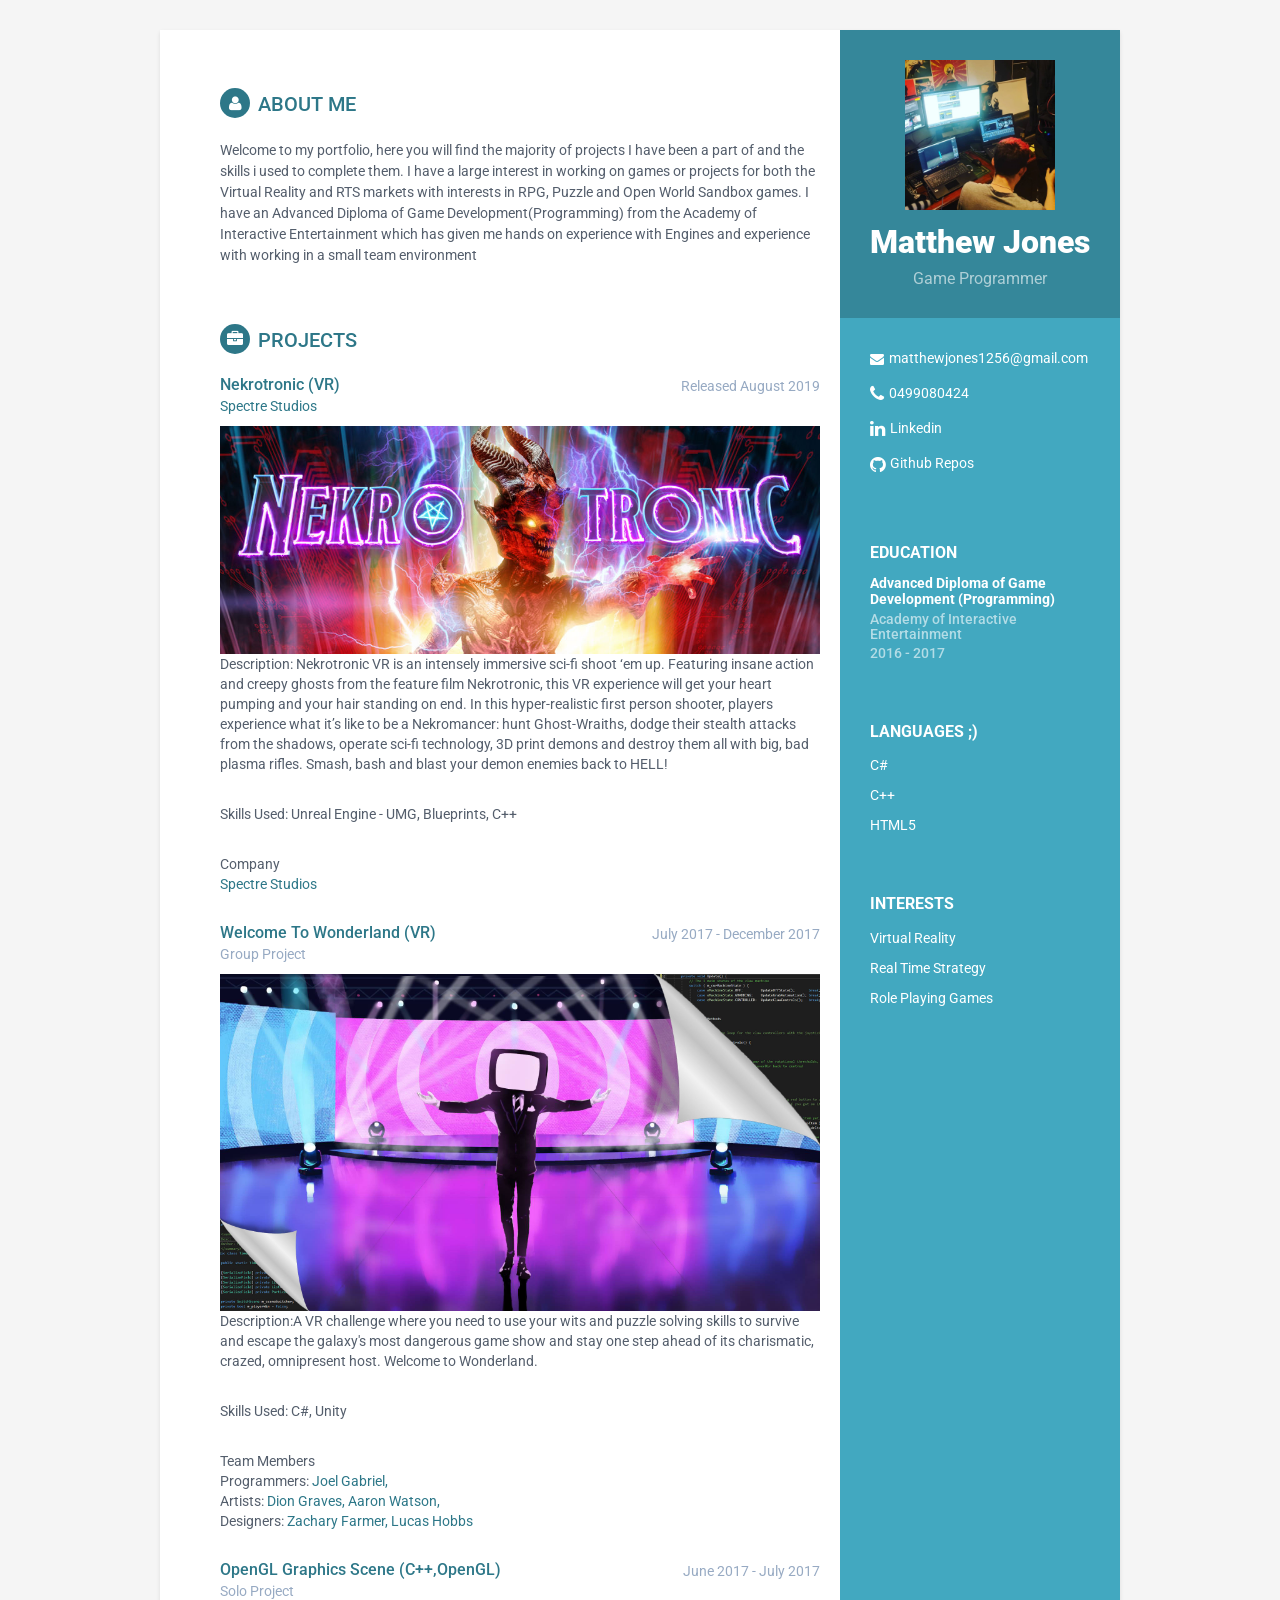
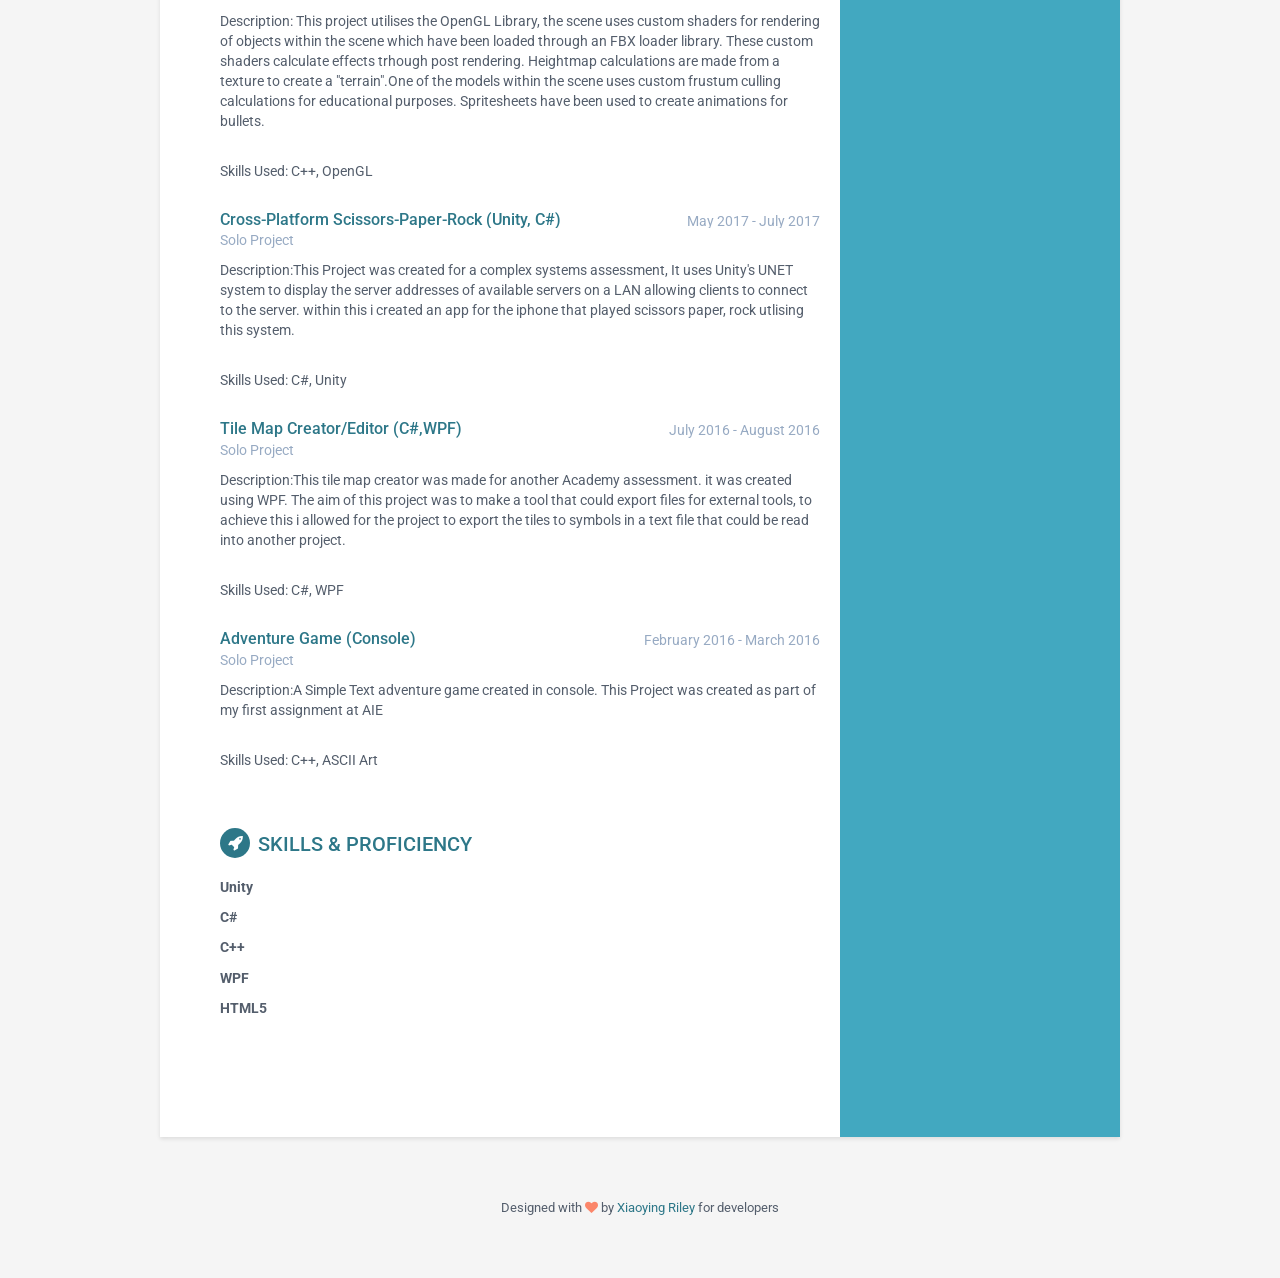
==== index.html @ 936e5abb "Updated Profile Image" ====
<!DOCTYPE html>
<!--[if IE 8]> <html lang="en" class="ie8"> <![endif]-->  
<!--[if IE 9]> <html lang="en" class="ie9"> <![endif]-->  
<!--[if !IE]><!--> <html lang="en"> <!--<![endif]-->  
<head>
    <title>Matthew Jones Portfolio</title>
    <!-- Meta -->
    <meta charset="utf-8">
    <meta http-equiv="X-UA-Compatible" content="IE=edge">
    <meta name="viewport" content="width=device-width, initial-scale=1.0">
    <meta name="description" content="Main Page">
    <meta name="author" content="Matthew Jones>    
    <link rel="shortcut icon" href="favicon.ico">  
    <link href='https://fonts.googleapis.com/css?family=Roboto:400,500,400italic,300italic,300,500italic,700,700italic,900,900italic' rel='stylesheet' type='text/css'>
    <!-- Global CSS -->
    <link rel="stylesheet" href="assets/plugins/bootstrap/css/bootstrap.min.css">   
    <!-- Plugins CSS -->
    <link rel="stylesheet" href="assets/plugins/font-awesome/css/font-awesome.css">
    
    <!-- Theme CSS -->  
    <link id="theme-style" rel="stylesheet" href="assets/css/styles.css">
    <!-- HTML5 shim and Respond.js for IE8 support of HTML5 elements and media queries -->
    <!--[if lt IE 9]>
      <script src="https://oss.maxcdn.com/html5shiv/3.7.2/html5shiv.min.js"></script>
      <script src="https://oss.maxcdn.com/respond/1.4.2/respond.min.js"></script>
    <![endif]-->
</head> 

<body>
    <div class="wrapper">
        <div class="sidebar-wrapper">
            <div class="profile-container">
                <img class="profile" src="assets/images/profile.png" alt="" width="150" height="150" />
                <h1 class="name">Matthew Jones</h1>
                <h3 class="tagline">Game Programmer</h3>
            </div><!--//profile-container-->
            
            <div class="contact-container container-block">
                <ul class="list-unstyled contact-list">
                    <li class="email"><a href="mailto: MatthewJones1256@gmail.com"><i class="fa fa-envelope"></i>matthewjones1256@gmail.com</a></li>
                    <li class="phone"><i class="fa fa-phone"></i><a href="tel:0499080424">0499080424</a></li>
                    <li class="linkedin"><i class="fa fa-linkedin"></i><a href="https://www.linkedin.com/in/matthew-jones-06061a11b/" target="_blank">Linkedin</a></li>
                    <li class="github"><i class="fa fa-github"></i><a href="https://github.com/MatthewJ97/Projects" target="_blank">Github Repos</a></li>
                </ul>
            </div><!--//contact-container-->
            <div class="education-container container-block">
                <h2 class="container-block-title">Education</h2>
                <div class="item">
                    <h4 class="degree">Advanced Diploma of Game Development (Programming)</h4>
                    <h5 class="meta">Academy of Interactive Entertainment</h5>
                    <div class="time">2016 - 2017</div>
                </div><!--//item-->
            </div><!--//education-container-->
            
            <div class="languages-container container-block">
                <h2 class="container-block-title">Languages ;) </h2>
                <ul class="list-unstyled interests-list">
                    <li>C# <span class="lang-desc"></span></li>
                    <li>C++ <span class="lang-desc"></span></li>
                    <li>HTML5 <span class="lang-desc"></span></li>
                </ul>
            </div><!--//interests-->
            
            <div class="interests-container container-block">
                <h2 class="container-block-title">Interests</h2>
                <ul class="list-unstyled interests-list">
                    <li>Virtual Reality</li>
                    <li>Real Time Strategy</li>
                    <li>Role Playing Games</li>
					
                </ul>
            </div><!--//interests-->
            
        </div><!--//sidebar-wrapper-->
        
        <div class="main-wrapper">
            
            <section class="section summary-section">
                <h2 class="section-title"><i class="fa fa-user"></i>About Me</h2>
                <div class="summary">
                    <p>Welcome to my portfolio, here you will find the majority of projects I have been a part of and the skills i used to complete them. I have a large interest in working on games or projects for both the Virtual Reality and RTS markets with interests in RPG, Puzzle and Open World Sandbox games. I have an Advanced Diploma of Game Development(Programming) from the Academy of Interactive Entertainment which has given me hands on experience with Engines and experience with working in a small team environment</p>
                </div><!--//summary-->
            </section><!--//section-->
            
            <section class="section experiences-section">
                <h2 class="section-title"><i class="fa fa-briefcase"></i>Projects</h2>              
                
                <div class="item">
                    <div class="meta">
                        <div class="upper-row">
                            <h3 class="job-title"> <a href="Nekro.html">Nekrotronic (VR) </a></h3>
                            <div class="time">Released August 2019</div>
                        </div><!--//upper-row-->
                        <div class="company"> <a href="https://www.facebook.com/specvr/">Spectre Studios</a></div>
                    </div><!--//meta-->
                    <div class="details">
						<div class="item">
						<img class="img-responsive project-image" src="assets/images/Nekrotronic-featured1.jpg" alt="project name">
							<span class="details">Description:</span> Nekrotronic VR is an intensely immersive sci-fi shoot ‘em up. Featuring insane action and creepy ghosts from the feature film Nekrotronic, this VR experience will get your heart pumping and your hair standing on end. In this hyper-realistic first person shooter, players experience what it’s like to be a Nekromancer: hunt Ghost-Wraiths, dodge their stealth attacks from the shadows, operate sci-fi technology, 3D print demons and destroy them all with big, bad plasma rifles.

                            <break>Smash, bash and blast your demon enemies back to HELL!</break>
						</div><!--//div-->
						<div class="item">
							<span class="details">Skills Used:</span> Unreal Engine - UMG, Blueprints, C++ 
						</div><!--//div-->
							<span class="item">Company</span> 
								<ul class="list-unstyled interests-list">
									<li><span class="details"> </span><a href="https://www.facebook.com/specvr/">Spectre Studios </a></li>
								</ul>
					</div>
				</div>

                <div class="item">
                    <div class="meta">
                        <div class="upper-row">
                            <h3 class="job-title"> <a href="W2W.html">Welcome To Wonderland (VR) </a></h3>
                            <div class="time">July 2017 - December 2017</div>
                        </div><!--//upper-row-->
                        <div class="company"> Group Project</div>
                    </div><!--//meta-->
                    <div class="details">
						<div class="item">
						<img class="img-responsive project-image" src="assets/images/project-featured2.jpg" alt="project name">
							<span class="details">Description:</span>A VR challenge where you need to use your wits and puzzle solving skills to survive and escape the galaxy&#39;s
							most dangerous game show and stay one step ahead of its charismatic, crazed, omnipresent host. Welcome to Wonderland.
						</div><!--//div-->
						<div class="item">
							<span class="details">Skills Used:</span> C#, Unity
						</div><!--//div-->
							<span class="item">Team Members</span> 
								<ul class="list-unstyled interests-list">
									<li><span class="details">Programmers: </span><a href="https://joelybahh.github.io/">Joel Gabriel, </a></li>
									<li><span class="details">Artists: </span><a href="https://www.facebook.com/WelcomeToWonderlandVR/">Dion Graves, </a><a href="https://www.facebook.com/WelcomeToWonderlandVR/">Aaron Watson, </a></li>
									<li><span class="details">Designers: </span><a href="https://zachfa97.wixsite.com/zacharyfeportfolio">Zachary Farmer, </a><a href="https://www.facebook.com/WelcomeToWonderlandVR/">Lucas Hobbs </a></li>
								</ul>
					</div>
				</div>			

				<div class="item">
                    <div class="meta">
                        <div class="upper-row">
                            <h3 class="job-title"> <a href="Opengl.html">OpenGL Graphics Scene (C++,OpenGL) </a></h3>
                            <div class="time">June 2017 - July 2017 </div>
                        </div><!--//upper-row-->
                        <div class="company"> Solo Project</div>
                    </div><!--//meta-->
                    <div class="details">
						<div class="item">
							<span class="details">Description:</span> This project utilises the OpenGL Library, the scene uses custom shaders for rendering of objects within the scene which have been loaded through an FBX loader library. These custom shaders calculate effects trhough post rendering. Heightmap calculations are made from a texture to create a "terrain".One of the models within the scene uses custom frustum culling calculations for educational purposes. Spritesheets have been used to create animations for bullets. 
						</div><!--//div-->
						<div class="item">
							<span class="details">Skills Used:</span> C++, OpenGL 
						</div><!--//div-->
							
					</div>
				</div>	
				<div class="item">
                    <div class="meta">
                        <div class="upper-row">
                            <h3 class="job-title"> <a href="Crossplatform.html">Cross-Platform Scissors-Paper-Rock (Unity, C#) </a></h3>
                            <div class="time">May 2017 - July 2017 </div>
                        </div><!--//upper-row-->
                        <div class="company"> Solo Project</div>
                    </div><!--//meta-->
                    <div class="details">
						<div class="item">
							<span class="details">Description:</span>This Project was created for a complex systems assessment, It uses Unity's UNET system to display the server addresses of available servers on a LAN allowing clients to connect to the server. within this i created an app for the iphone that played scissors paper, rock utlising this system. 
						</div><!--//div-->
						<div class="item">
							<span class="details">Skills Used:</span> C#, Unity
						</div><!--//div-->
							
					</div>
				</div>	
				<div class="item">
                    <div class="meta">
                        <div class="upper-row">
                            <h3 class="job-title"> <a href="TileMap.html">Tile Map Creator/Editor (C#,WPF) </a></h3>
                            <div class="time">July 2016 - August 2016 </div>
                        </div><!--//upper-row-->
                        <div class="company"> Solo Project</div>
                    </div><!--//meta-->
                    <div class="details">
						<div class="item">
							<span class="details">Description:</span>This tile map creator was made for another Academy assessment. it was created using WPF.  The aim of this project was to make a tool that could export files for external tools, to achieve this i allowed for the project to export the tiles to symbols in a text file that could be read into another project.
						</div><!--//div-->
						<div class="item">
							<span class="details">Skills Used:</span> C#, WPF
						</div><!--//div-->
							
					</div>
				</div>
				<div class="item"><!--!//AdventureGame-->
                    <div class="meta">
                        <div class="upper-row">
                            <h3 class="job-title"> <a href="AdventureGame.html">Adventure Game (Console) </a></h3>
                            <div class="time">February 2016 - March 2016 </div>
                        </div><!--//upper-row-->
                        <div class="company"> Solo Project</div>
                    </div><!--//meta-->
                    <div class="details">
						<div class="item">
							<span class="details">Description:</span>A Simple Text adventure game created in console. This Project was created as part of my first assignment at AIE
						</div><!--//div-->
						<div class="item">
							<span class="details">Skills Used:</span> C++, ASCII Art
						</div><!--//div-->
							
					</div>
				</div>
				
            </section><!--//section-->
            
            
            <section class="skills-section section">
                <h2 class="section-title"><i class="fa fa-rocket"></i>Skills &amp; Proficiency</h2>
                <div class="skillset">    
				
                    <div class="item">
                        <h3 class="level-title">Unity</h3>
                                                        
                    </div><!--//item-->
				
                    <div class="item">
                        <h3 class="level-title">C#</h3>
                               
                    </div><!--//item-->
                    
                    <div class="item">
                        <h3 class="level-title">C++</h3>
                               
                    </div><!--//item-->
                    
					<div class="item">
                        <h3 class="level-title">WPF</h3>
                               
                    </div><!--//item-->
					
                    <div class="item">
                        <h3 class="level-title">HTML5</h3>
                               
                    </div><!--//item-->                    
                </div>  
            </section><!--//skills-section-->
            
        </div><!--//main-body-->
    </div>
 
    <footer class="footer">
        <div class="text-center">
                <!--/* This template is released under the Creative Commons Attribution 3.0 License. Please keep the attribution link below when using for your own project. Thank you for your support. :) If you'd like to use the template without the attribution, you can check out other license options via our website: themes.3rdwavemedia.com */-->
                <small class="copyright">Designed with <i class="fa fa-heart"></i> by <a href="http://themes.3rdwavemedia.com" target="_blank">Xiaoying Riley</a> for developers</small>
        </div><!--//container-->
    </footer><!--//footer-->
 
    <!-- Javascript -->          
    <script type="text/javascript" src="assets/plugins/jquery-1.11.3.min.js"></script>
    <script type="text/javascript" src="assets/plugins/bootstrap/js/bootstrap.min.js"></script>    
    <!-- custom js -->
    <script type="text/javascript" src="assets/js/main.js"></script>            
</body>
</html>
---- assets/css/styles.css ----
/*   
 * Template Name: Orbit - Responsive Resume/CV Template for Developers
 * Version: 1.0
 * Author: Xiaoying Riley
 * Twitter: @3rdwave_themes
 * License: Creative Commons Attribution 3.0 License
 * Website: http://themes.3rdwavemedia.com/
*/
/* styles.css */
/* ======= Base ======= */
body {
  font-family: 'Roboto', sans-serif;
  color: #545E6C;
  background: #f5f5f5;
  font-size: 14px;
  padding: 30px;
  -webkit-font-smoothing: antialiased;
  -moz-osx-font-smoothing: grayscale;
}
h1,
h2,
h3,
h4,
h5,
h6 {
  font-weight: 700;
}
a {
  color: #2d7788;
  -webkit-transition: all 0.4s ease-in-out;
  -moz-transition: all 0.4s ease-in-out;
  -ms-transition: all 0.4s ease-in-out;
  -o-transition: all 0.4s ease-in-out;
}
a:hover {
  text-decoration: underline;
  color: #1a454f;
}
a:focus {
  text-decoration: none;
}
p {
  line-height: 1.5;
}
.wrapper {
  background: #42A8C0;
  max-width: 960px;
  margin: 0 auto;
  position: relative;
  -webkit-box-shadow: 0px 2px 4px rgba(0, 0, 0, 0.1);
  -moz-box-shadow: 0px 2px 4px rgba(0, 0, 0, 0.1);
  box-shadow: 0px 2px 4px rgba(0, 0, 0, 0.1);
}
.sidebar-wrapper {
  background: #42A8C0;
  position: absolute;
  right: 0;
  width: 280px;
  height: 100%;
  min-height: 800px;
  color: #fff;
}
.sidebar-wrapper a {
  color: #fff;
}
.sidebar-wrapper .profile-container {
  padding: 30px;
  background: rgba(0, 0, 0, 0.2);
  text-align: center;
  color: #fff;
}
.sidebar-wrapper .name {
  font-size: 32px;
  font-weight: 900;
  margin-top: 0;
  margin-bottom: 10px;
}
.sidebar-wrapper .tagline {
  color: rgba(255, 255, 255, 0.6);
  font-size: 16px;
  font-weight: 400;
  margin-top: 0;
  margin-bottom: 0;
}
.sidebar-wrapper .profile {
  margin-bottom: 15px;
}
.sidebar-wrapper .contact-list .fa {
  margin-right: 5px;
  font-size: 18px;
  vertical-align: middle;
}
.sidebar-wrapper .contact-list li {
  margin-bottom: 15px;
}
.sidebar-wrapper .contact-list li:last-child {
  margin-bottom: 0;
}
.sidebar-wrapper .contact-list .email .fa {
  font-size: 14px;
}
.sidebar-wrapper .container-block {
  padding: 30px;
}
.sidebar-wrapper .container-block-title {
  text-transform: uppercase;
  font-size: 16px;
  font-weight: 700;
  margin-top: 0;
  margin-bottom: 15px;
}
.sidebar-wrapper .degree {
  font-size: 14px;
  margin-top: 0;
  margin-bottom: 5px;
}
.sidebar-wrapper .education-container .item {
  margin-bottom: 15px;
}
.sidebar-wrapper .education-container .item:last-child {
  margin-bottom: 0;
}
.sidebar-wrapper .education-container .meta {
  color: rgba(255, 255, 255, 0.6);
  font-weight: 500;
  margin-bottom: 0px;
  margin-top: 0;
}
.sidebar-wrapper .education-container .time {
  color: rgba(255, 255, 255, 0.6);
  font-weight: 500;
  margin-bottom: 0px;
}
.sidebar-wrapper .languages-container .lang-desc {
  color: rgba(255, 255, 255, 0.6);
}
.sidebar-wrapper .languages-list {
  margin-bottom: 0;
}
.sidebar-wrapper .languages-list li {
  margin-bottom: 10px;
}
.sidebar-wrapper .languages-list li:last-child {
  margin-bottom: 0;
}
.sidebar-wrapper .interests-list {
  margin-bottom: 0;
}
.sidebar-wrapper .interests-list li {
  margin-bottom: 10px;
}
.sidebar-wrapper .interests-list li:last-child {
  margin-bottom: 0;
}
.main-wrapper {
  background: #fff;
  padding: 60px;
  padding-right: 300px;
}
.main-wrapper .section-title {
  text-transform: uppercase;
  font-size: 20px;
  font-weight: 500;
  color: #2d7788;
  position: relative;
  margin-top: 0;
  margin-bottom: 20px;
}
.main-wrapper .section-title .fa {
  width: 30px;
  height: 30px;
  margin-right: 8px;
  display: inline-block;
  color: #fff;
  -webkit-border-radius: 50%;
  -moz-border-radius: 50%;
  -ms-border-radius: 50%;
  -o-border-radius: 50%;
  border-radius: 50%;
  -moz-background-clip: padding;
  -webkit-background-clip: padding-box;
  background-clip: padding-box;
  background: #2d7788;
  text-align: center;
  padding-top: 8px;
  font-size: 16px;
  position: relative;
  top: -2px;
}
.main-wrapper .section {
  margin-bottom: 60px;
}
.main-wrapper .experiences-section .item {
  margin-bottom: 30px;
}
.main-wrapper .upper-row {
  position: relative;
  overflow: hidden;
  margin-bottom: 2px;
}
.main-wrapper .job-title {
  color: #3F4650;
  font-size: 16px;
  margin-top: 0;
  margin-bottom: 0;
  font-weight: 500;
}
.main-wrapper .time {
  position: absolute;
  right: 0;
  top: 0;
  color: #97AAC3;
}
.main-wrapper .company {
  margin-bottom: 10px;
  color: #97AAC3;
}
.main-wrapper .project-title {
  font-size: 16px;
  font-weight: 400;
  margin-top: 0;
  margin-bottom: 5px;
}
.main-wrapper .projects-section .intro {
  margin-bottom: 30px;
}
.main-wrapper .projects-section .item {
  margin-bottom: 15px;
}
.skillset .item {
  margin-bottom: 15px;
  overflow: hidden;
}
.skillset .level-title {
  font-size: 14px;
  margin-top: 0;
  margin-bottom: 12px;
}
.skillset .level-bar {
  height: 12px;
  background: #f5f5f5;
}
.skillset .level-bar-inner {
  height: 12px;
  background: #7bc2d3;
}
.footer {
  padding: 30px;
  padding-top: 60px;
}
.footer .copyright {
  line-height: 1.6;
  color: #545E6C;
  font-size: 13px;
}
.footer .fa-heart {
  color: #fb866a;
}
/* Extra small devices (phones, less than 768px) */
@media (max-width: 767px) {
  .sidebar-wrapper {
    position: static;
    width: inherit;
  }
  .main-wrapper {
    padding: 30px;
  }
  .main-wrapper .time {
    position: static;
    display: block;
    margin-top: 5px;
  }
  .main-wrapper .upper-row {
    margin-bottom: 0;
  }
}
/* Small devices (tablets, 768px and up) */
/* Medium devices (desktops, 992px and up) */
@media (min-width: 992px) {
  .skillset .level-title {
    display: inline-block;
    float: left;
    width: 30%;
    margin-bottom: 0;
  }
  .skillset .level-bar {
    display: inline-block;
    width: 70%;
    float: left;
    position: relative;
    top: 1px;
  }
}
/* Large devices (large desktops, 1200px and up) */
/* Ex-Large devices (large desktops, 1200px and up) */
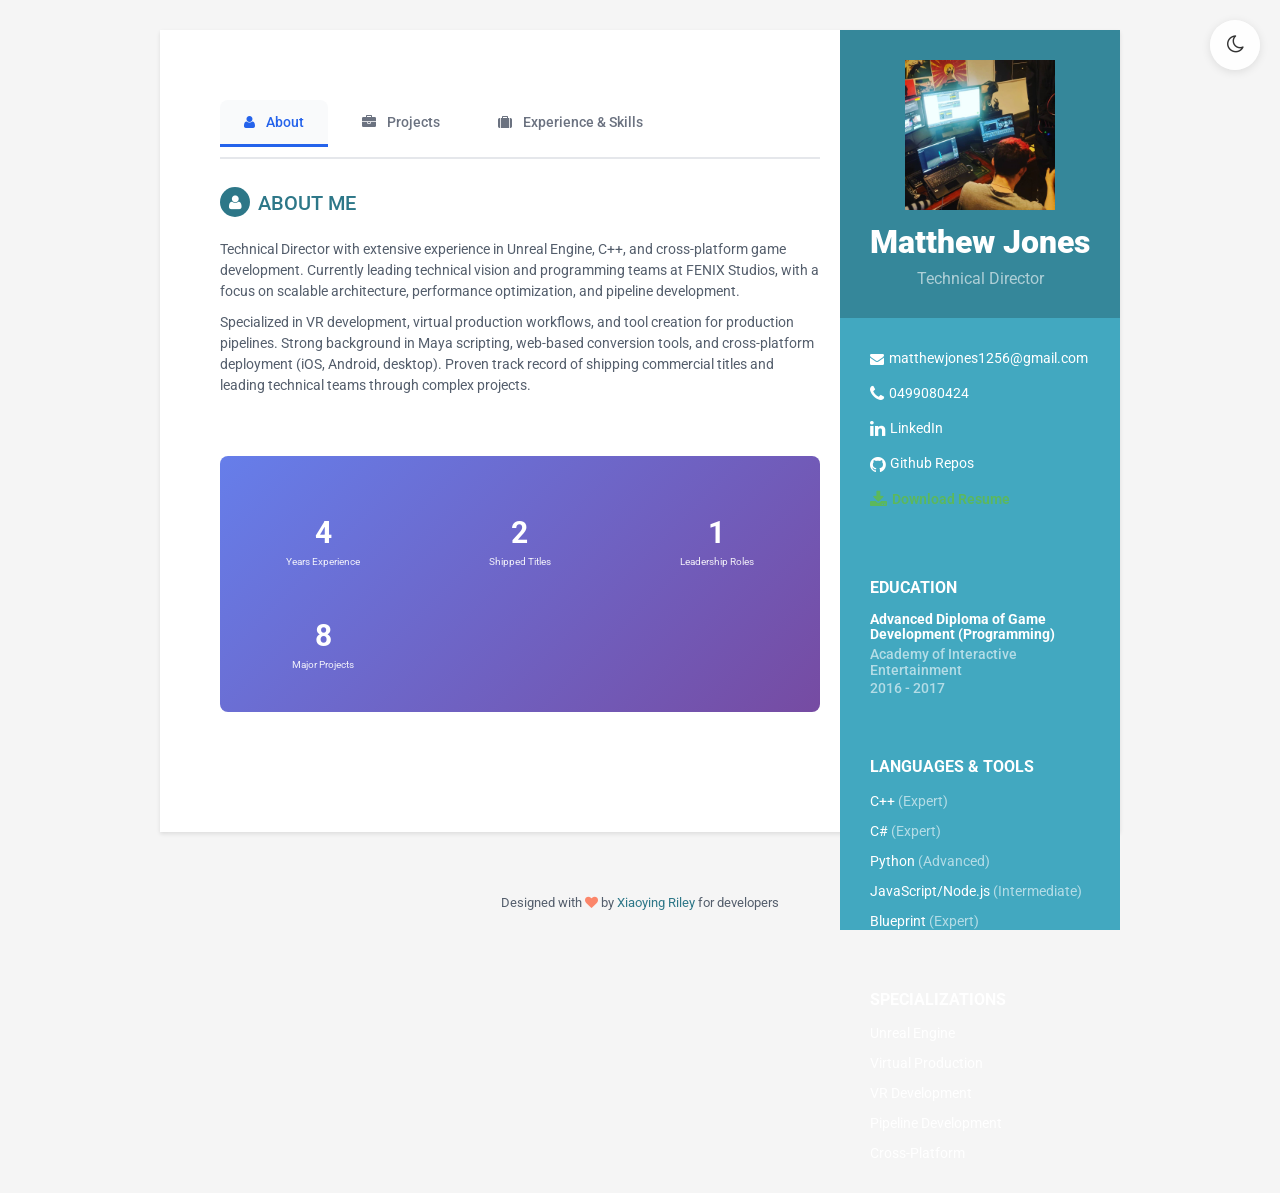
==== commit ab25aabb: "VErsion 2 init" ====
--- a/index.html
+++ b/index.html
@@ -3,15 +3,32 @@
 <!--[if IE 9]> <html lang="en" class="ie9"> <![endif]-->  
 <!--[if !IE]><!--> <html lang="en"> <!--<![endif]-->  
 <head>
-    <title>Matthew Jones Portfolio</title>
-    <!-- Meta -->
+    <title>Matthew Jones - Technical Director | Game Development Portfolio</title>
+    
+    <!-- Meta Tags -->
     <meta charset="utf-8">
     <meta http-equiv="X-UA-Compatible" content="IE=edge">
     <meta name="viewport" content="width=device-width, initial-scale=1.0">
-    <meta name="description" content="Main Page">
-    <meta name="author" content="Matthew Jones>    
+    <meta name="description" content="Technical Director specializing in Unreal Engine, C++, VR Development, and Pipeline Tools. Leading technical teams at FENIX Studios with expertise in virtual production and cross-platform development.">
+    <meta name="author" content="Matthew Jones">
+    <meta name="keywords" content="Technical Director, Unreal Engine, C++, VR Development, Game Programming, Pipeline Development, Virtual Production">
+    
+    <!-- Open Graph / Social Media -->
+    <meta property="og:type" content="website">
+    <meta property="og:title" content="Matthew Jones - Technical Director">
+    <meta property="og:description" content="Technical Director specializing in Unreal Engine, C++, VR Development, and Pipeline Tools">
+    <meta property="og:url" content="https://matthewjones1256.github.io">
+    <meta property="og:image" content="https://matthewjones1256.github.io/assets/images/og-preview.jpg">
+    
+    <!-- Twitter Card -->
+    <meta name="twitter:card" content="summary_large_image">
+    <meta name="twitter:title" content="Matthew Jones - Technical Director">
+    <meta name="twitter:description" content="Technical Director specializing in Unreal Engine, C++, VR Development, and Pipeline Tools">
+    <meta name="twitter:image" content="https://matthewjones1256.github.io/assets/images/og-preview.jpg">
+    
     <link rel="shortcut icon" href="favicon.ico">  
     <link href='https://fonts.googleapis.com/css?family=Roboto:400,500,400italic,300italic,300,500italic,700,700italic,900,900italic' rel='stylesheet' type='text/css'>
+    
     <!-- Global CSS -->
     <link rel="stylesheet" href="assets/plugins/bootstrap/css/bootstrap.min.css">   
     <!-- Plugins CSS -->
@@ -19,6 +36,11 @@
     
     <!-- Theme CSS -->  
     <link id="theme-style" rel="stylesheet" href="assets/css/styles.css">
+    <!-- Custom Enhancements CSS -->
+    <link rel="stylesheet" href="assets/css/enhancements.css">
+    <!-- Tabs CSS -->
+    <link rel="stylesheet" href="assets/css/tabs.css">
+    
     <!-- HTML5 shim and Respond.js for IE8 support of HTML5 elements and media queries -->
     <!--[if lt IE 9]>
       <script src="https://oss.maxcdn.com/html5shiv/3.7.2/html5shiv.min.js"></script>
@@ -27,22 +49,34 @@
 </head> 
 
 <body>
+    <!-- Dark Mode Toggle -->
+    <button id="theme-toggle" class="theme-toggle" aria-label="Toggle dark mode">
+        <i class="fa fa-moon-o"></i>
+    </button>
+
+    <!-- Mobile Menu Toggle -->
+    <button id="mobile-menu-toggle" class="mobile-menu-toggle" aria-label="Toggle mobile menu">
+        <i class="fa fa-bars"></i>
+    </button>
+
     <div class="wrapper">
-        <div class="sidebar-wrapper">
+        <div class="sidebar-wrapper" id="sidebar">
             <div class="profile-container">
-                <img class="profile" src="assets/images/profile.png" alt="" width="150" height="150" />
+                <img class="profile" src="assets/images/profile.png" alt="Matthew Jones" width="150" height="150" />
                 <h1 class="name">Matthew Jones</h1>
-                <h3 class="tagline">Game Programmer</h3>
+                <h3 class="tagline">Technical Director</h3>
             </div><!--//profile-container-->
             
             <div class="contact-container container-block">
                 <ul class="list-unstyled contact-list">
-                    <li class="email"><a href="mailto: MatthewJones1256@gmail.com"><i class="fa fa-envelope"></i>matthewjones1256@gmail.com</a></li>
+                    <li class="email"><a href="mailto:matthewjones1256@gmail.com"><i class="fa fa-envelope"></i>matthewjones1256@gmail.com</a></li>
                     <li class="phone"><i class="fa fa-phone"></i><a href="tel:0499080424">0499080424</a></li>
-                    <li class="linkedin"><i class="fa fa-linkedin"></i><a href="https://www.linkedin.com/in/matthew-jones-06061a11b/" target="_blank">Linkedin</a></li>
+                    <li class="linkedin"><i class="fa fa-linkedin"></i><a href="https://www.linkedin.com/in/matthewjones1256/" target="_blank">LinkedIn</a></li>
                     <li class="github"><i class="fa fa-github"></i><a href="https://github.com/MatthewJ97/Projects" target="_blank">Github Repos</a></li>
+                    <li class="resume"><a href="assets/docs/MatthewJones_Resume.pdf" download><i class="fa fa-download"></i>Download Resume</a></li>
                 </ul>
             </div><!--//contact-container-->
+            
             <div class="education-container container-block">
                 <h2 class="container-block-title">Education</h2>
                 <div class="item">
@@ -53,21 +87,24 @@
             </div><!--//education-container-->
             
             <div class="languages-container container-block">
-                <h2 class="container-block-title">Languages ;) </h2>
+                <h2 class="container-block-title">Languages & Tools</h2>
                 <ul class="list-unstyled interests-list">
-                    <li>C# <span class="lang-desc"></span></li>
-                    <li>C++ <span class="lang-desc"></span></li>
-                    <li>HTML5 <span class="lang-desc"></span></li>
+                    <li>C++ <span class="lang-desc">(Expert)</span></li>
+                    <li>C# <span class="lang-desc">(Expert)</span></li>
+                    <li>Python <span class="lang-desc">(Advanced)</span></li>
+                    <li>JavaScript/Node.js <span class="lang-desc">(Intermediate)</span></li>
+                    <li>Blueprint <span class="lang-desc">(Expert)</span></li>
                 </ul>
             </div><!--//interests-->
             
             <div class="interests-container container-block">
-                <h2 class="container-block-title">Interests</h2>
+                <h2 class="container-block-title">Specializations</h2>
                 <ul class="list-unstyled interests-list">
-                    <li>Virtual Reality</li>
-                    <li>Real Time Strategy</li>
-                    <li>Role Playing Games</li>
-					
+                    <li>Unreal Engine</li>
+                    <li>Virtual Production</li>
+                    <li>VR Development</li>
+                    <li>Pipeline Development</li>
+                    <li>Cross-Platform</li>
                 </ul>
             </div><!--//interests-->
             
@@ -75,173 +112,137 @@
         
         <div class="main-wrapper">
             
-            <section class="section summary-section">
-                <h2 class="section-title"><i class="fa fa-user"></i>About Me</h2>
-                <div class="summary">
-                    <p>Welcome to my portfolio, here you will find the majority of projects I have been a part of and the skills i used to complete them. I have a large interest in working on games or projects for both the Virtual Reality and RTS markets with interests in RPG, Puzzle and Open World Sandbox games. I have an Advanced Diploma of Game Development(Programming) from the Academy of Interactive Entertainment which has given me hands on experience with Engines and experience with working in a small team environment</p>
-                </div><!--//summary-->
-            </section><!--//section-->
-            
-            <section class="section experiences-section">
-                <h2 class="section-title"><i class="fa fa-briefcase"></i>Projects</h2>              
+            <!-- Tab Navigation -->
+            <nav class="tab-navigation">
+                <ul class="tab-list">
+                    <li class="tab-item active" data-tab="about">
+                        <i class="fa fa-user"></i> About
+                    </li>
+                    <li class="tab-item" data-tab="projects">
+                        <i class="fa fa-briefcase"></i> Projects
+                    </li>
+                    <li class="tab-item" data-tab="experience">
+                        <i class="fa fa-suitcase"></i> Experience & Skills
+                    </li>
+                </ul>
+            </nav>
+
+            <!-- About Tab -->
+            <div id="tab-about" class="tab-content active">
+                <section class="section summary-section">
+                    <h2 class="section-title"><i class="fa fa-user"></i>About Me</h2>
+                    <div class="summary">
+                        <p>Technical Director with extensive experience in Unreal Engine, C++, and cross-platform game development. Currently leading technical vision and programming teams at FENIX Studios, with a focus on scalable architecture, performance optimization, and pipeline development.</p>
+                        <p>Specialized in VR development, virtual production workflows, and tool creation for production pipelines. Strong background in Maya scripting, web-based conversion tools, and cross-platform deployment (iOS, Android, desktop). Proven track record of shipping commercial titles and leading technical teams through complex projects.</p>
+                    </div><!--//summary-->
+                </section><!--//section-->
+
+                <!-- Stats Section -->
+                <section class="section stats-section">
+                    <div class="stats-container">
+                        <div class="stat-item">
+                            <h3 class="stat-number" data-target="8">0</h3>
+                            <p class="stat-label">Years Experience</p>
+                        </div>
+                        <div class="stat-item">
+                            <h3 class="stat-number" data-target="5">0</h3>
+                            <p class="stat-label">Shipped Titles</p>
+                        </div>
+                        <div class="stat-item">
+                            <h3 class="stat-number" data-target="3">0</h3>
+                            <p class="stat-label">Leadership Roles</p>
+                        </div>
+                        <div class="stat-item">
+                            <h3 class="stat-number" data-target="15">0</h3>
+                            <p class="stat-label">Major Projects</p>
+                        </div>
+                    </div>
+                </section><!--//stats-section-->
+            </div><!--//tab-about-->
+
+            <!-- Projects Tab -->
+            <div id="tab-projects" class="tab-content">
+                <section class="section experiences-section">
+                    <h2 class="section-title"><i class="fa fa-briefcase"></i>Projects</h2>
+                    
+                    <!-- Project Filters -->
+                    <div class="project-filters">
+                        <button class="filter-btn active" data-filter="all">
+                            <i class="fa fa-th"></i> All
+                        </button>
+                        <button class="filter-btn" data-filter="game">
+                            <i class="fa fa-gamepad"></i> Games
+                        </button>
+                        <button class="filter-btn" data-filter="vr">
+                            <i class="fa fa-eye"></i> VR
+                        </button>
+                        <button class="filter-btn" data-filter="vp">
+                            <i class="fa fa-film"></i> Virtual Production
+                        </button>
+                        <button class="filter-btn" data-filter="film">
+                            <i class="fa fa-video-camera"></i> Film
+                        </button>
+                        <button class="filter-btn" data-filter="pipeline">
+                            <i class="fa fa-cogs"></i> Pipeline
+                        </button>
+                    </div>
+                    
+                    <!-- Projects will be automatically loaded from projects-tabbed.js -->
+                    <div id="projects-container"></div>
+                    
+                </section><!--//section-->
+            </div><!--//tab-projects-->
+
+            <!-- Experience & Skills Tab -->
+            <div id="tab-experience" class="tab-content">
+                <!-- Experience Section -->
+                <section class="section experience-section">
+                    <h2 class="section-title"><i class="fa fa-suitcase"></i>Work Experience</h2>
+                    
+                    <!-- Experience will be automatically loaded from experience.js -->
+                    <div id="experience-container"></div>
+                    
+                </section><!--//experience-section-->
                 
-                <div class="item">
-                    <div class="meta">
-                        <div class="upper-row">
-                            <h3 class="job-title"> <a href="Nekro.html">Nekrotronic (VR) </a></h3>
-                            <div class="time">Released August 2019</div>
-                        </div><!--//upper-row-->
-                        <div class="company"> <a href="https://www.facebook.com/specvr/">Spectre Studios</a></div>
-                    </div><!--//meta-->
-                    <div class="details">
-						<div class="item">
-						<img class="img-responsive project-image" src="assets/images/Nekrotronic-featured1.jpg" alt="project name">
-							<span class="details">Description:</span> Nekrotronic VR is an intensely immersive sci-fi shoot ‘em up. Featuring insane action and creepy ghosts from the feature film Nekrotronic, this VR experience will get your heart pumping and your hair standing on end. In this hyper-realistic first person shooter, players experience what it’s like to be a Nekromancer: hunt Ghost-Wraiths, dodge their stealth attacks from the shadows, operate sci-fi technology, 3D print demons and destroy them all with big, bad plasma rifles.
-
-                            <break>Smash, bash and blast your demon enemies back to HELL!</break>
-						</div><!--//div-->
-						<div class="item">
-							<span class="details">Skills Used:</span> Unreal Engine - UMG, Blueprints, C++ 
-						</div><!--//div-->
-							<span class="item">Company</span> 
-								<ul class="list-unstyled interests-list">
-									<li><span class="details"> </span><a href="https://www.facebook.com/specvr/">Spectre Studios </a></li>
-								</ul>
-					</div>
-				</div>
-
-                <div class="item">
-                    <div class="meta">
-                        <div class="upper-row">
-                            <h3 class="job-title"> <a href="W2W.html">Welcome To Wonderland (VR) </a></h3>
-                            <div class="time">July 2017 - December 2017</div>
-                        </div><!--//upper-row-->
-                        <div class="company"> Group Project</div>
-                    </div><!--//meta-->
-                    <div class="details">
-						<div class="item">
-						<img class="img-responsive project-image" src="assets/images/project-featured2.jpg" alt="project name">
-							<span class="details">Description:</span>A VR challenge where you need to use your wits and puzzle solving skills to survive and escape the galaxy&#39;s
-							most dangerous game show and stay one step ahead of its charismatic, crazed, omnipresent host. Welcome to Wonderland.
-						</div><!--//div-->
-						<div class="item">
-							<span class="details">Skills Used:</span> C#, Unity
-						</div><!--//div-->
-							<span class="item">Team Members</span> 
-								<ul class="list-unstyled interests-list">
-									<li><span class="details">Programmers: </span><a href="https://joelybahh.github.io/">Joel Gabriel, </a></li>
-									<li><span class="details">Artists: </span><a href="https://www.facebook.com/WelcomeToWonderlandVR/">Dion Graves, </a><a href="https://www.facebook.com/WelcomeToWonderlandVR/">Aaron Watson, </a></li>
-									<li><span class="details">Designers: </span><a href="https://zachfa97.wixsite.com/zacharyfeportfolio">Zachary Farmer, </a><a href="https://www.facebook.com/WelcomeToWonderlandVR/">Lucas Hobbs </a></li>
-								</ul>
-					</div>
-				</div>			
-
-				<div class="item">
-                    <div class="meta">
-                        <div class="upper-row">
-                            <h3 class="job-title"> <a href="Opengl.html">OpenGL Graphics Scene (C++,OpenGL) </a></h3>
-                            <div class="time">June 2017 - July 2017 </div>
-                        </div><!--//upper-row-->
-                        <div class="company"> Solo Project</div>
-                    </div><!--//meta-->
-                    <div class="details">
-						<div class="item">
-							<span class="details">Description:</span> This project utilises the OpenGL Library, the scene uses custom shaders for rendering of objects within the scene which have been loaded through an FBX loader library. These custom shaders calculate effects trhough post rendering. Heightmap calculations are made from a texture to create a "terrain".One of the models within the scene uses custom frustum culling calculations for educational purposes. Spritesheets have been used to create animations for bullets. 
-						</div><!--//div-->
-						<div class="item">
-							<span class="details">Skills Used:</span> C++, OpenGL 
-						</div><!--//div-->
-							
-					</div>
-				</div>	
-				<div class="item">
-                    <div class="meta">
-                        <div class="upper-row">
-                            <h3 class="job-title"> <a href="Crossplatform.html">Cross-Platform Scissors-Paper-Rock (Unity, C#) </a></h3>
-                            <div class="time">May 2017 - July 2017 </div>
-                        </div><!--//upper-row-->
-                        <div class="company"> Solo Project</div>
-                    </div><!--//meta-->
-                    <div class="details">
-						<div class="item">
-							<span class="details">Description:</span>This Project was created for a complex systems assessment, It uses Unity's UNET system to display the server addresses of available servers on a LAN allowing clients to connect to the server. within this i created an app for the iphone that played scissors paper, rock utlising this system. 
-						</div><!--//div-->
-						<div class="item">
-							<span class="details">Skills Used:</span> C#, Unity
-						</div><!--//div-->
-							
-					</div>
-				</div>	
-				<div class="item">
-                    <div class="meta">
-                        <div class="upper-row">
-                            <h3 class="job-title"> <a href="TileMap.html">Tile Map Creator/Editor (C#,WPF) </a></h3>
-                            <div class="time">July 2016 - August 2016 </div>
-                        </div><!--//upper-row-->
-                        <div class="company"> Solo Project</div>
-                    </div><!--//meta-->
-                    <div class="details">
-						<div class="item">
-							<span class="details">Description:</span>This tile map creator was made for another Academy assessment. it was created using WPF.  The aim of this project was to make a tool that could export files for external tools, to achieve this i allowed for the project to export the tiles to symbols in a text file that could be read into another project.
-						</div><!--//div-->
-						<div class="item">
-							<span class="details">Skills Used:</span> C#, WPF
-						</div><!--//div-->
-							
-					</div>
-				</div>
-				<div class="item"><!--!//AdventureGame-->
-                    <div class="meta">
-                        <div class="upper-row">
-                            <h3 class="job-title"> <a href="AdventureGame.html">Adventure Game (Console) </a></h3>
-                            <div class="time">February 2016 - March 2016 </div>
-                        </div><!--//upper-row-->
-                        <div class="company"> Solo Project</div>
-                    </div><!--//meta-->
-                    <div class="details">
-						<div class="item">
-							<span class="details">Description:</span>A Simple Text adventure game created in console. This Project was created as part of my first assignment at AIE
-						</div><!--//div-->
-						<div class="item">
-							<span class="details">Skills Used:</span> C++, ASCII Art
-						</div><!--//div-->
-							
-					</div>
-				</div>
-				
-            </section><!--//section-->
-            
-            
-            <section class="skills-section section">
-                <h2 class="section-title"><i class="fa fa-rocket"></i>Skills &amp; Proficiency</h2>
-                <div class="skillset">    
-				
-                    <div class="item">
-                        <h3 class="level-title">Unity</h3>
-                                                        
-                    </div><!--//item-->
-				
-                    <div class="item">
-                        <h3 class="level-title">C#</h3>
-                               
-                    </div><!--//item-->
-                    
-                    <div class="item">
-                        <h3 class="level-title">C++</h3>
-                               
-                    </div><!--//item-->
-                    
-					<div class="item">
-                        <h3 class="level-title">WPF</h3>
-                               
-                    </div><!--//item-->
-					
-                    <div class="item">
-                        <h3 class="level-title">HTML5</h3>
-                               
-                    </div><!--//item-->                    
-                </div>  
-            </section><!--//skills-section-->
+                <!-- Skills Section -->
+                <section class="skills-section section">
+                    <h2 class="section-title"><i class="fa fa-rocket"></i>Skills &amp; Proficiency</h2>
+                    <div class="skillset">    
+                        
+                        <div class="item">
+                            <h3 class="level-title">Unreal Engine 4/5</h3>                                                   
+                        </div><!--//item-->
+                    
+                        <div class="item">
+                            <h3 class="level-title">C++</h3>                              
+                        </div><!--//item-->
+                        
+                        <div class="item">
+                            <h3 class="level-title">C#</h3>                             
+                        </div><!--//item-->
+                        
+                        <div class="item">
+                            <h3 class="level-title">Python</h3>                           
+                        </div><!--//item-->
+                        
+                        <div class="item">
+                            <h3 class="level-title">Unity</h3>                             
+                        </div><!--//item-->
+
+                        <div class="item">
+                            <h3 class="level-title">Maya API</h3>                             
+                        </div><!--//item-->
+
+                        <div class="item">
+                            <h3 class="level-title">Perforce & Git</h3>                             
+                        </div><!--//item-->
+
+                        <div class="item">
+                            <h3 class="level-title">Virtual Production</h3>                             
+                        </div><!--//item-->                  
+                    </div>  
+                </section><!--//skills-section-->
+            </div><!--//tab-experience-->
             
         </div><!--//main-body-->
     </div>
@@ -257,7 +258,14 @@
     <script type="text/javascript" src="assets/plugins/jquery-1.11.3.min.js"></script>
     <script type="text/javascript" src="assets/plugins/bootstrap/js/bootstrap.min.js"></script>    
     <!-- custom js -->
-    <script type="text/javascript" src="assets/js/main.js"></script>            
+    <script type="text/javascript" src="assets/js/main.js"></script>
+    <!-- Experience data -->
+    <script type="text/javascript" src="assets/js/experience.js"></script>
+    <!-- Projects data with categories -->
+    <script type="text/javascript" src="assets/js/projects-tabbed.js"></script>
+    <!-- Enhancements -->
+    <script type="text/javascript" src="assets/js/enhancements.js"></script>
+    <!-- Tab functionality -->
+    <script type="text/javascript" src="assets/js/tabs.js"></script>
 </body>
-</html> 
-
+</html>
--- a/assets/css/enhancements.css
+++ b/assets/css/enhancements.css
@@ -0,0 +1,472 @@
+/* ===== ENHANCEMENTS CSS ===== */
+
+/* Dark Mode Toggle Button */
+.theme-toggle {
+    position: fixed;
+    top: 20px;
+    right: 20px;
+    z-index: 1001;
+    background: rgba(255, 255, 255, 0.9);
+    border: none;
+    border-radius: 50%;
+    width: 50px;
+    height: 50px;
+    cursor: pointer;
+    box-shadow: 0 2px 10px rgba(0, 0, 0, 0.1);
+    transition: all 0.3s;
+}
+
+.theme-toggle:hover {
+    transform: scale(1.1);
+    box-shadow: 0 4px 15px rgba(0, 0, 0, 0.2);
+}
+
+.theme-toggle i {
+    font-size: 20px;
+    color: #333;
+}
+
+/* Mobile Menu Toggle */
+.mobile-menu-toggle {
+    display: none;
+    position: fixed;
+    top: 20px;
+    left: 20px;
+    z-index: 1001;
+    background: rgba(255, 255, 255, 0.9);
+    border: none;
+    border-radius: 50%;
+    width: 50px;
+    height: 50px;
+    cursor: pointer;
+    box-shadow: 0 2px 10px rgba(0, 0, 0, 0.1);
+    transition: all 0.3s;
+}
+
+.mobile-menu-toggle:hover {
+    transform: scale(1.1);
+}
+
+.mobile-menu-toggle i {
+    font-size: 20px;
+    color: #333;
+}
+
+/* Show mobile menu toggle on small screens */
+@media (max-width: 767px) {
+    .mobile-menu-toggle {
+        display: block;
+    }
+    
+    .sidebar-wrapper {
+        position: fixed;
+        left: -100%;
+        top: 0;
+        height: 100vh;
+        overflow-y: auto;
+        transition: left 0.3s;
+        z-index: 1000;
+        background: #fff;
+    }
+    
+    .sidebar-wrapper.mobile-open {
+        left: 0;
+    }
+    
+    .main-wrapper {
+        margin-left: 0 !important;
+    }
+}
+
+/* Stats Section */
+.stats-section {
+    background: linear-gradient(135deg, #667eea 0%, #764ba2 100%);
+    padding: 40px 20px;
+    margin-bottom: 30px;
+    border-radius: 8px;
+}
+
+.stats-container {
+    display: grid;
+    grid-template-columns: repeat(auto-fit, minmax(150px, 1fr));
+    gap: 30px;
+    max-width: 800px;
+    margin: 0 auto;
+}
+
+.stat-item {
+    text-align: center;
+    color: white;
+}
+
+.stat-number {
+    font-size: 3rem;
+    font-weight: 700;
+    margin-bottom: 0.5rem;
+    color: white;
+}
+
+.stat-label {
+    font-size: 1rem;
+    opacity: 0.9;
+    color: white;
+    margin: 0;
+}
+
+/* Current Job Badge */
+.badge-current {
+    background: #28a745;
+    color: white;
+    padding: 3px 8px;
+    border-radius: 4px;
+    font-size: 0.75rem;
+    margin-left: 8px;
+    font-weight: 600;
+}
+
+/* Download Resume Link */
+.contact-list .resume a {
+    color: #5cb85c;
+    font-weight: 600;
+}
+
+.contact-list .resume a:hover {
+    color: #449d44;
+}
+
+/* Project Image Gallery */
+.project-gallery {
+    position: relative;
+    margin: 15px 0;
+    border-radius: 8px;
+    overflow: hidden;
+    background: #f5f5f5;
+}
+
+.gallery-image {
+    width: 100%;
+    height: auto;
+    display: none;
+    transition: opacity 0.3s;
+}
+
+.gallery-image.active {
+    display: block;
+}
+
+.gallery-controls {
+    position: absolute;
+    top: 50%;
+    left: 0;
+    right: 0;
+    transform: translateY(-50%);
+    display: flex;
+    justify-content: space-between;
+    padding: 0 10px;
+    pointer-events: none;
+}
+
+.gallery-controls button {
+    pointer-events: all;
+    background: rgba(0, 0, 0, 0.5);
+    color: white;
+    border: none;
+    border-radius: 50%;
+    width: 40px;
+    height: 40px;
+    cursor: pointer;
+    transition: background 0.3s;
+}
+
+.gallery-controls button:hover {
+    background: rgba(0, 0, 0, 0.8);
+}
+
+.gallery-dots {
+    text-align: center;
+    padding: 10px 0;
+    background: rgba(0, 0, 0, 0.05);
+}
+
+.dot {
+    display: inline-block;
+    width: 10px;
+    height: 10px;
+    border-radius: 50%;
+    background: #ccc;
+    margin: 0 5px;
+    cursor: pointer;
+    transition: background 0.3s;
+}
+
+.dot.active {
+    background: #333;
+}
+
+.dot:hover {
+    background: #666;
+}
+
+/* Single Project Image */
+.project-image-single {
+    margin: 15px 0;
+    border-radius: 8px;
+    overflow: hidden;
+}
+
+.project-image-single img {
+    width: 100%;
+    height: auto;
+}
+
+/* Project Video */
+.project-video {
+    margin: 15px 0;
+    position: relative;
+    padding-bottom: 56.25%; /* 16:9 aspect ratio */
+    height: 0;
+    overflow: hidden;
+    border-radius: 8px;
+}
+
+.project-video iframe {
+    position: absolute;
+    top: 0;
+    left: 0;
+    width: 100%;
+    height: 100%;
+    border: none;
+}
+
+/* ===== DARK MODE STYLES ===== */
+body.dark-mode {
+    background-color: #1a1a1a;
+    color: #e0e0e0;
+}
+
+body.dark-mode .wrapper {
+    background-color: #1a1a1a;
+}
+
+body.dark-mode .sidebar-wrapper {
+    background-color: #2d2d2d;
+    color: #e0e0e0;
+}
+
+body.dark-mode .main-wrapper {
+    background-color: #1a1a1a;
+}
+
+body.dark-mode .section {
+    background-color: #1a1a1a;
+}
+
+body.dark-mode .container-block-title,
+body.dark-mode .section-title,
+body.dark-mode .name,
+body.dark-mode .job-title,
+body.dark-mode h3,
+body.dark-mode h4 {
+    color: #e0e0e0;
+}
+
+body.dark-mode .tagline,
+body.dark-mode .meta,
+body.dark-mode .time,
+body.dark-mode .lang-desc {
+    color: #b0b0b0;
+}
+
+body.dark-mode .contact-list a,
+body.dark-mode .interests-list li,
+body.dark-mode .company a,
+body.dark-mode a {
+    color: #64b5f6;
+}
+
+body.dark-mode .contact-list a:hover,
+body.dark-mode .company a:hover,
+body.dark-mode a:hover {
+    color: #90caf9;
+}
+
+body.dark-mode .item {
+    border-bottom-color: #3d3d3d;
+}
+
+body.dark-mode .footer {
+    background-color: #2d2d2d;
+    color: #b0b0b0;
+}
+
+body.dark-mode .theme-toggle {
+    background: rgba(45, 45, 45, 0.9);
+}
+
+body.dark-mode .theme-toggle i {
+    color: #e0e0e0;
+}
+
+body.dark-mode .mobile-menu-toggle {
+    background: rgba(45, 45, 45, 0.9);
+}
+
+body.dark-mode .mobile-menu-toggle i {
+    color: #e0e0e0;
+}
+
+body.dark-mode .project-gallery {
+    background: #2d2d2d;
+}
+
+body.dark-mode .gallery-dots {
+    background: rgba(255, 255, 255, 0.05);
+}
+
+body.dark-mode .dot {
+    background: #666;
+}
+
+body.dark-mode .dot.active {
+    background: #e0e0e0;
+}
+
+/* Dark mode stats section - keep gradient but darken slightly */
+body.dark-mode .stats-section {
+    background: linear-gradient(135deg, #5568d3 0%, #6a3e8a 100%);
+}
+
+/* Dark mode toggle icon change */
+body.dark-mode .theme-toggle i:before {
+    content: "\f185"; /* fa-sun-o */
+}
+
+/* Smooth transitions for dark mode */
+body,
+.wrapper,
+.sidebar-wrapper,
+.main-wrapper,
+.section,
+.theme-toggle,
+.mobile-menu-toggle,
+.item {
+    transition: background-color 0.3s, color 0.3s, border-color 0.3s;
+}
+
+/* Responsive Stats */
+@media (max-width: 480px) {
+    .stats-container {
+        grid-template-columns: repeat(2, 1fr);
+        gap: 20px;
+    }
+    
+    .stat-number {
+        font-size: 2rem;
+    }
+    
+    .stat-label {
+        font-size: 0.875rem;
+    }
+}
+
+/* Project Item Spacing */
+.project-item {
+    margin-bottom: 40px;
+}
+
+.project-item:last-child {
+    margin-bottom: 0;
+}
+
+/* Lazy Loading Placeholder */
+img[loading="lazy"] {
+    background: #f0f0f0;
+}
+
+body.dark-mode img[loading="lazy"] {
+    background: #2d2d2d;
+}
+
+/* Experience Section Styling */
+.experience-section .item {
+    margin-bottom: 30px;
+}
+
+.experience-section .details ul {
+    margin-top: 10px;
+}
+
+.experience-section .details li {
+    margin-bottom: 8px;
+    line-height: 1.6;
+}
+
+/* ===== YOUTUBE THUMBNAIL LINK ===== */
+
+.yt-thumbnail-link {
+    display: block;
+    text-decoration: none !important;
+    margin: 15px 0;
+    border-radius: 8px;
+    overflow: hidden;
+}
+
+.yt-thumbnail {
+    position: relative;
+    background: #0f0f0f;
+    border-radius: 8px;
+    overflow: hidden;
+    aspect-ratio: 16/9;
+    display: flex;
+    align-items: center;
+    justify-content: center;
+}
+
+.yt-thumbnail img {
+    width: 100%;
+    height: 100%;
+    object-fit: cover;
+    transition: transform 0.3s, opacity 0.3s;
+}
+
+.yt-thumbnail-link:hover .yt-thumbnail img {
+    transform: scale(1.03);
+    opacity: 0.8;
+}
+
+/* Big red play button in the centre */
+.yt-play-btn {
+    position: absolute;
+    top: 50%;
+    left: 50%;
+    transform: translate(-50%, -50%);
+    font-size: 64px;
+    color: #ff0000;
+    text-shadow: 0 2px 12px rgba(0,0,0,0.6);
+    transition: transform 0.2s;
+    pointer-events: none;
+}
+
+.yt-thumbnail-link:hover .yt-play-btn {
+    transform: translate(-50%, -50%) scale(1.15);
+}
+
+/* "Watch on YouTube" label at the bottom */
+.yt-label {
+    position: absolute;
+    bottom: 0;
+    left: 0;
+    right: 0;
+    background: linear-gradient(transparent, rgba(0,0,0,0.75));
+    color: white;
+    padding: 20px 16px 12px;
+    font-size: 14px;
+    font-weight: 600;
+    display: flex;
+    align-items: center;
+    gap: 8px;
+}
+
+.yt-label .fa-youtube-play {
+    color: #ff0000;
+}
--- a/assets/css/tabs.css
+++ b/assets/css/tabs.css
@@ -0,0 +1,334 @@
+/* ===== TAB NAVIGATION ===== */
+
+.tab-navigation {
+    margin-bottom: 30px;
+    border-bottom: 2px solid #e5e7eb;
+    position: sticky;
+    top: 0;
+    background: #fff;
+    z-index: 100;
+    padding: 10px 0;
+}
+
+.tab-list {
+    list-style: none;
+    margin: 0;
+    padding: 0;
+    display: flex;
+    gap: 10px;
+    flex-wrap: wrap;
+}
+
+.tab-item {
+    padding: 12px 24px;
+    cursor: pointer;
+    border-radius: 8px 8px 0 0;
+    transition: all 0.3s;
+    font-weight: 500;
+    color: #6b7280;
+    border-bottom: 3px solid transparent;
+    user-select: none;
+}
+
+.tab-item:hover {
+    background-color: #f9fafb;
+    color: #2563eb;
+}
+
+.tab-item.active {
+    color: #2563eb;
+    border-bottom-color: #2563eb;
+    background-color: #f9fafb;
+}
+
+.tab-item i {
+    margin-right: 8px;
+}
+
+/* Tab Content */
+.tab-content {
+    display: none;
+    animation: fadeIn 0.3s ease-in;
+}
+
+.tab-content.active {
+    display: block;
+}
+
+@keyframes fadeIn {
+    from {
+        opacity: 0;
+        transform: translateY(10px);
+    }
+    to {
+        opacity: 1;
+        transform: translateY(0);
+    }
+}
+
+/* ===== PROJECT FILTERS ===== */
+
+.project-filters {
+    margin-bottom: 30px;
+    display: flex;
+    gap: 10px;
+    flex-wrap: wrap;
+    padding: 20px;
+    background: #f9fafb;
+    border-radius: 8px;
+}
+
+.filter-btn {
+    padding: 10px 20px;
+    border: 2px solid #e5e7eb;
+    background: white;
+    color: #6b7280;
+    border-radius: 6px;
+    cursor: pointer;
+    font-weight: 500;
+    transition: all 0.3s;
+    font-size: 14px;
+}
+
+.filter-btn:hover {
+    border-color: #2563eb;
+    color: #2563eb;
+    transform: translateY(-2px);
+    box-shadow: 0 2px 8px rgba(37, 99, 235, 0.1);
+}
+
+.filter-btn.active {
+    background: #2563eb;
+    color: white;
+    border-color: #2563eb;
+}
+
+.filter-btn i {
+    margin-right: 6px;
+}
+
+/* Project Item Filtering */
+.project-item {
+    transition: all 0.3s ease;
+}
+
+.project-item.hidden {
+    display: none;
+}
+
+/* Project Category Badges */
+.project-category-badge {
+    display: inline-block;
+    padding: 4px 12px;
+    border-radius: 12px;
+    font-size: 12px;
+    font-weight: 600;
+    margin-right: 6px;
+    margin-bottom: 6px;
+}
+
+.category-game {
+    background: #dbeafe;
+    color: #1e40af;
+}
+
+.category-vr {
+    background: #fce7f3;
+    color: #9f1239;
+}
+
+.category-vp {
+    background: #ede9fe;
+    color: #5b21b6;
+}
+
+.category-film {
+    background: #ffedd5;
+    color: #9a3412;
+}
+
+.category-pipeline {
+    background: #fef9c3;
+    color: #854d0e;
+}
+
+/* ===== DARK MODE - TABS ===== */
+
+body.dark-mode .tab-navigation {
+    background: #1a1a1a;
+    border-bottom-color: #3d3d3d;
+}
+
+body.dark-mode .tab-item {
+    color: #b0b0b0;
+}
+
+body.dark-mode .tab-item:hover {
+    background-color: #2d2d2d;
+    color: #64b5f6;
+}
+
+body.dark-mode .tab-item.active {
+    color: #64b5f6;
+    border-bottom-color: #64b5f6;
+    background-color: #2d2d2d;
+}
+
+body.dark-mode .project-filters {
+    background: #2d2d2d;
+}
+
+body.dark-mode .filter-btn {
+    background: #1a1a1a;
+    border-color: #3d3d3d;
+    color: #b0b0b0;
+}
+
+body.dark-mode .filter-btn:hover {
+    border-color: #64b5f6;
+    color: #64b5f6;
+}
+
+body.dark-mode .filter-btn.active {
+    background: #64b5f6;
+    color: #1a1a1a;
+    border-color: #64b5f6;
+}
+
+/* Dark mode category badges */
+body.dark-mode .category-game {
+    background: #1e3a8a;
+    color: #93c5fd;
+}
+
+body.dark-mode .category-vr {
+    background: #831843;
+    color: #fbcfe8;
+}
+
+body.dark-mode .category-vp {
+    background: #3b0764;
+    color: #d8b4fe;
+}
+
+body.dark-mode .category-film {
+    background: #7c2d12;
+    color: #fed7aa;
+}
+
+body.dark-mode .category-pipeline {
+    background: #713f12;
+    color: #fef08a;
+}
+
+/* ===== RESPONSIVE - TABS ===== */
+
+@media (max-width: 768px) {
+    .tab-navigation {
+        position: static;
+    }
+
+    .tab-list {
+        gap: 5px;
+    }
+
+    .tab-item {
+        padding: 10px 16px;
+        font-size: 14px;
+        flex: 1;
+        text-align: center;
+        min-width: 100px;
+    }
+
+    .tab-item i {
+        display: block;
+        margin-right: 0;
+        margin-bottom: 4px;
+        font-size: 18px;
+    }
+
+    .project-filters {
+        padding: 15px;
+    }
+
+    .filter-btn {
+        flex: 1;
+        min-width: calc(50% - 5px);
+        text-align: center;
+    }
+}
+
+@media (max-width: 480px) {
+    .tab-item {
+        padding: 8px 12px;
+        font-size: 12px;
+        min-width: 80px;
+    }
+
+    .filter-btn {
+        min-width: 100%;
+        font-size: 13px;
+    }
+}
+
+/* Filter count badge */
+.filter-count {
+    display: inline-block;
+    background: #e5e7eb;
+    color: #6b7280;
+    padding: 2px 8px;
+    border-radius: 10px;
+    font-size: 11px;
+    margin-left: 6px;
+    font-weight: 600;
+}
+
+.filter-btn.active .filter-count {
+    background: rgba(255, 255, 255, 0.3);
+    color: white;
+}
+
+body.dark-mode .filter-count {
+    background: #3d3d3d;
+    color: #b0b0b0;
+}
+
+/* Empty state */
+#projects-container {
+    transition: height 0.3s ease;
+}
+
+.projects-empty-state {
+    text-align: center;
+    padding: 60px 20px;
+    color: #6b7280;
+}
+
+.projects-empty-state i {
+    font-size: 48px;
+    margin-bottom: 20px;
+    opacity: 0.3;
+}
+
+.projects-empty-state h3 {
+    font-size: 20px;
+    margin-bottom: 10px;
+}
+
+.projects-empty-state p {
+    font-size: 14px;
+}
+
+body.dark-mode .projects-empty-state {
+    color: #b0b0b0;
+}
+
+/* ===== SIDEBAR BACKGROUND FIX =====
+   The sidebar uses a float-based layout so its background only extends
+   as tall as its content. Setting min-height: 100vh ensures the
+   background always fills the viewport without touching any layout
+   properties that would break the existing float/positioning.
+*/
+.sidebar-wrapper {
+    min-height: 100vh;
+}
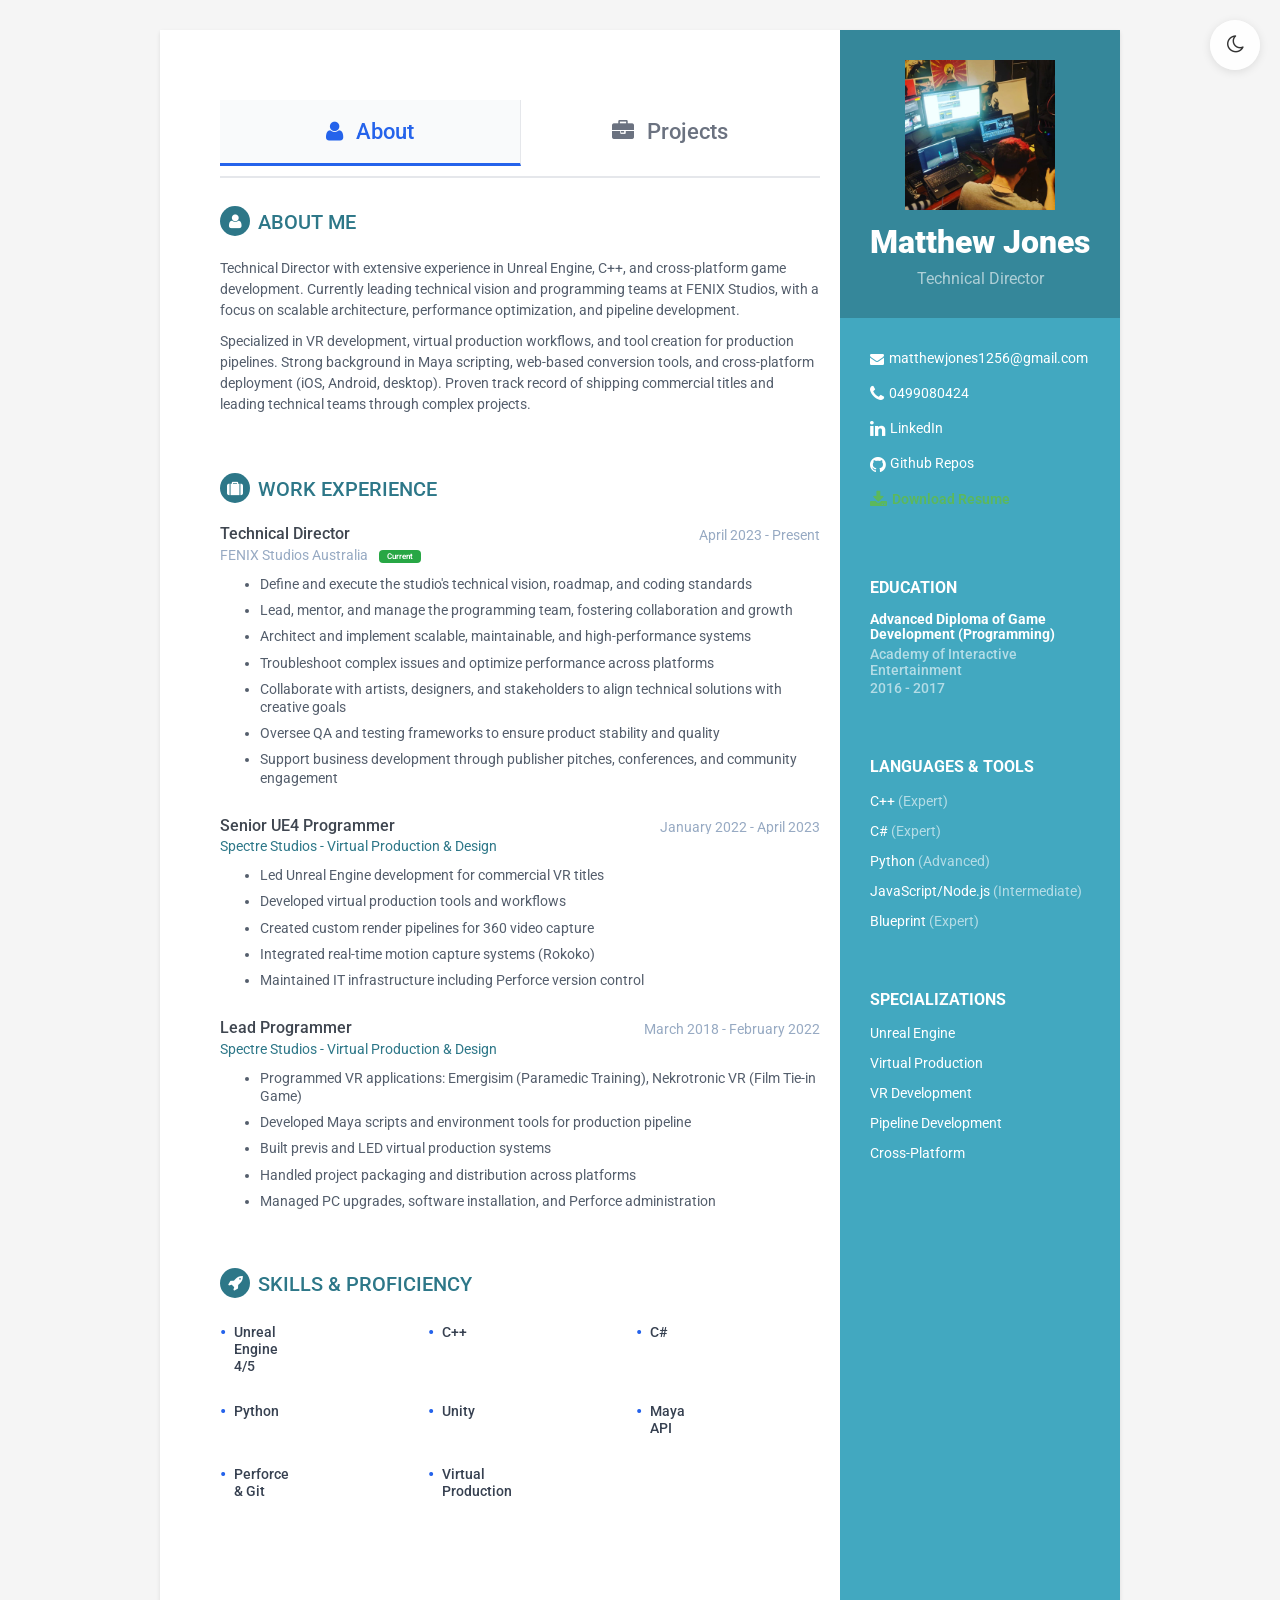
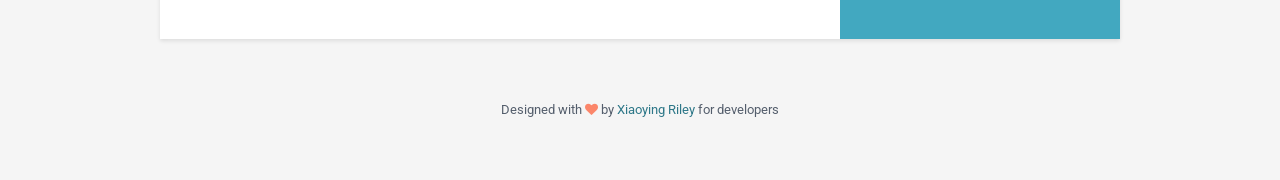
==== commit 93266b7d: "redesigning layout and structure" ====
--- a/index.html
+++ b/index.html
@@ -3,7 +3,7 @@
 <!--[if IE 9]> <html lang="en" class="ie9"> <![endif]-->  
 <!--[if !IE]><!--> <html lang="en"> <!--<![endif]-->  
 <head>
-    <title>Matthew Jones - Technical Director | Game Development Portfolio</title>
+    <title>Matthew Jones | Game Development Portfolio</title>
     
     <!-- Meta Tags -->
     <meta charset="utf-8">
@@ -27,7 +27,7 @@
     <meta name="twitter:image" content="https://matthewjones1256.github.io/assets/images/og-preview.jpg">
     
     <link rel="shortcut icon" href="favicon.ico">  
-    <link href='https://fonts.googleapis.com/css?family=Roboto:400,500,400italic,300italic,300,500italic,700,700italic,900,900italic' rel='stylesheet' type='text/css'>
+    <link href='https://fonts.googleapis.com/css?family=Roboto:400,5    00,400italic,300italic,300,500italic,700,700italic,900,900italic' rel='stylesheet' type='text/css'>
     
     <!-- Global CSS -->
     <link rel="stylesheet" href="assets/plugins/bootstrap/css/bootstrap.min.css">   
@@ -121,9 +121,6 @@
                     <li class="tab-item" data-tab="projects">
                         <i class="fa fa-briefcase"></i> Projects
                     </li>
-                    <li class="tab-item" data-tab="experience">
-                        <i class="fa fa-suitcase"></i> Experience & Skills
-                    </li>
                 </ul>
             </nav>
 
@@ -137,66 +134,8 @@
                     </div><!--//summary-->
                 </section><!--//section-->
 
-                <!-- Stats Section -->
-                <section class="section stats-section">
-                    <div class="stats-container">
-                        <div class="stat-item">
-                            <h3 class="stat-number" data-target="8">0</h3>
-                            <p class="stat-label">Years Experience</p>
-                        </div>
-                        <div class="stat-item">
-                            <h3 class="stat-number" data-target="5">0</h3>
-                            <p class="stat-label">Shipped Titles</p>
-                        </div>
-                        <div class="stat-item">
-                            <h3 class="stat-number" data-target="3">0</h3>
-                            <p class="stat-label">Leadership Roles</p>
-                        </div>
-                        <div class="stat-item">
-                            <h3 class="stat-number" data-target="15">0</h3>
-                            <p class="stat-label">Major Projects</p>
-                        </div>
-                    </div>
-                </section><!--//stats-section-->
-            </div><!--//tab-about-->
-
-            <!-- Projects Tab -->
-            <div id="tab-projects" class="tab-content">
-                <section class="section experiences-section">
-                    <h2 class="section-title"><i class="fa fa-briefcase"></i>Projects</h2>
-                    
-                    <!-- Project Filters -->
-                    <div class="project-filters">
-                        <button class="filter-btn active" data-filter="all">
-                            <i class="fa fa-th"></i> All
-                        </button>
-                        <button class="filter-btn" data-filter="game">
-                            <i class="fa fa-gamepad"></i> Games
-                        </button>
-                        <button class="filter-btn" data-filter="vr">
-                            <i class="fa fa-eye"></i> VR
-                        </button>
-                        <button class="filter-btn" data-filter="vp">
-                            <i class="fa fa-film"></i> Virtual Production
-                        </button>
-                        <button class="filter-btn" data-filter="film">
-                            <i class="fa fa-video-camera"></i> Film
-                        </button>
-                        <button class="filter-btn" data-filter="pipeline">
-                            <i class="fa fa-cogs"></i> Pipeline
-                        </button>
-                    </div>
-                    
-                    <!-- Projects will be automatically loaded from projects-tabbed.js -->
-                    <div id="projects-container"></div>
-                    
-                </section><!--//section-->
-            </div><!--//tab-projects-->
-
-            <!-- Experience & Skills Tab -->
-            <div id="tab-experience" class="tab-content">
-                <!-- Experience Section -->
-                <section class="section experience-section">
+                 <!-- Experience Section -->
+                 <section class="section experience-section">
                     <h2 class="section-title"><i class="fa fa-suitcase"></i>Work Experience</h2>
                     
                     <!-- Experience will be automatically loaded from experience.js -->
@@ -210,40 +149,96 @@
                     <div class="skillset">    
                         
                         <div class="item">
-                            <h3 class="level-title">Unreal Engine 4/5</h3>                                                   
-                        </div><!--//item-->
-                    
-                        <div class="item">
-                            <h3 class="level-title">C++</h3>                              
-                        </div><!--//item-->
-                        
-                        <div class="item">
-                            <h3 class="level-title">C#</h3>                             
-                        </div><!--//item-->
-                        
-                        <div class="item">
-                            <h3 class="level-title">Python</h3>                           
-                        </div><!--//item-->
-                        
-                        <div class="item">
-                            <h3 class="level-title">Unity</h3>                             
-                        </div><!--//item-->
-
-                        <div class="item">
-                            <h3 class="level-title">Maya API</h3>                             
-                        </div><!--//item-->
-
-                        <div class="item">
-                            <h3 class="level-title">Perforce & Git</h3>                             
-                        </div><!--//item-->
-
-                        <div class="item">
-                            <h3 class="level-title">Virtual Production</h3>                             
+                            <h4 class="level-title">Unreal Engine 4/5</h4>                                                   
+                        </div><!--//item-->
+                    
+                        <div class="item">
+                            <h4 class="level-title">C++</h4>                              
+                        </div><!--//item-->
+                        
+                        <div class="item">
+                            <h4 class="level-title">C#</h4>                             
+                        </div><!--//item-->
+                        
+                        <div class="item">
+                            <h4 class="level-title">Python</h4>                           
+                        </div><!--//item-->
+                        
+                        <div class="item">
+                            <h4 class="level-title">Unity</h4>                             
+                        </div><!--//item-->
+
+                        <div class="item">
+                            <h4 class="level-title">Maya API</h4>                             
+                        </div><!--//item-->
+
+                        <div class="item">
+                            <h4 class="level-title">Perforce & Git</h4>                             
+                        </div><!--//item-->
+
+                        <div class="item">
+                            <h4 class="level-title">Virtual Production</h4>                             
                         </div><!--//item-->                  
                     </div>  
                 </section><!--//skills-section-->
-            </div><!--//tab-experience-->
-            
+                <!--
+                 Stats Section 
+                <section class="section stats-section">
+                    <div class="stats-container">
+                        <div class="stat-item">
+                            <h3 class="stat-number" data-target="8">0</h3>
+                            <p class="stat-label">Years Experience</p>
+                        </div>
+                        <div class="stat-item">
+                            <h3 class="stat-number" data-target="5">0</h3>
+                            <p class="stat-label">Shipped Titles</p>
+                        </div>
+                        <div class="stat-item">
+                            <h3 class="stat-number" data-target="3">0</h3>
+                            <p class="stat-label">Leadership Roles</p>
+                        </div>
+                        <div class="stat-item">
+                            <h3 class="stat-number" data-target="15">0</h3>
+                            <p class="stat-label">Major Projects</p>
+                        </div>
+                    </div>
+                </section>--><!--//stats-section-->
+            
+            </div><!--//tab-about-->
+
+            <!-- Projects Tab -->
+            <div id="tab-projects" class="tab-content">
+                <section class="section experiences-section">
+                    <h2 class="section-title"><i class="fa fa-briefcase"></i>Projects</h2>
+                    
+                    <!-- Project Filters -->
+                    <div class="project-filters">
+                        <button class="filter-btn active" data-filter="all">
+                            <i class="fa fa-th"></i> All
+                        </button>
+                        <button class="filter-btn" data-filter="game">
+                            <i class="fa fa-gamepad"></i> Games
+                        </button>
+                        <button class="filter-btn" data-filter="vr">
+                            <i class="fa fa-eye"></i> VR
+                        </button>
+                        <button class="filter-btn" data-filter="vp">
+                            <i class="fa fa-film"></i> Virtual Production
+                        </button>
+                        <button class="filter-btn" data-filter="film">
+                            <i class="fa fa-video-camera"></i> Film
+                        </button>
+                        <button class="filter-btn" data-filter="pipeline">
+                            <i class="fa fa-cogs"></i> Pipeline
+                        </button>
+                    </div>
+                    
+                    <!-- Projects will be automatically loaded from projects-tabbed.js -->
+                    <div id="projects-container"></div>
+                    
+                </section><!--//section-->
+            </div><!--//tab-projects-->
+
         </div><!--//main-body-->
     </div>
  
--- a/assets/css/enhancements.css
+++ b/assets/css/enhancements.css
@@ -398,7 +398,7 @@
 
 .experience-section .details li {
     margin-bottom: 8px;
-    line-height: 1.6;
+    line-height: 1.3;
 }
 
 /* ===== YOUTUBE THUMBNAIL LINK ===== */
--- a/assets/css/tabs.css
+++ b/assets/css/tabs.css
@@ -15,21 +15,26 @@
     margin: 0;
     padding: 0;
     display: flex;
-    gap: 10px;
-    flex-wrap: wrap;
+    gap: 0;                 /* remove spacing */
+    width: 100%;   
 }
 
 .tab-item {
-    padding: 12px 24px;
+    flex: 1;               /* each tab takes equal width */
+    text-align: center;   /* center icon + text */
+    padding: 16px 0;      /* taller buttons */
     cursor: pointer;
-    border-radius: 8px 8px 0 0;
+    border-radius: 0;     /* flat edges (optional) */
     transition: all 0.3s;
     font-weight: 500;
+    font-size: 22px;
     color: #6b7280;
     border-bottom: 3px solid transparent;
     user-select: none;
 }
-
+.tab-item:not(:last-child) {
+    border-right: 1px solid #e5e7eb;
+}
 .tab-item:hover {
     background-color: #f9fafb;
     color: #2563eb;
@@ -332,3 +337,36 @@
 .sidebar-wrapper {
     min-height: 100vh;
 }
+
+.skillset {
+    display: grid;
+    grid-template-columns: repeat(3, minmax(0, 1fr));
+    gap: 6px 24px; /* small row gap, comfortable column gap */
+    max-width: 720px;  /* optional: stops it going too wide */
+}
+
+.skillset .item {
+    padding: 4px 0;
+}
+
+.level-title {
+    font-size: 14px;
+    font-weight: 500;
+    color: #374151;
+    position: relative;
+    padding-left: 14px;
+    line-height: 1.2;
+    margin: 0;
+    white-space: normal; /* allow wrapping */
+}
+
+/* small accent dot */
+.level-title::before {
+    content: "•";
+    position: absolute;
+    left: 0;
+    color: #2563eb;
+    font-size: 18px;
+    line-height: 1;
+}
+
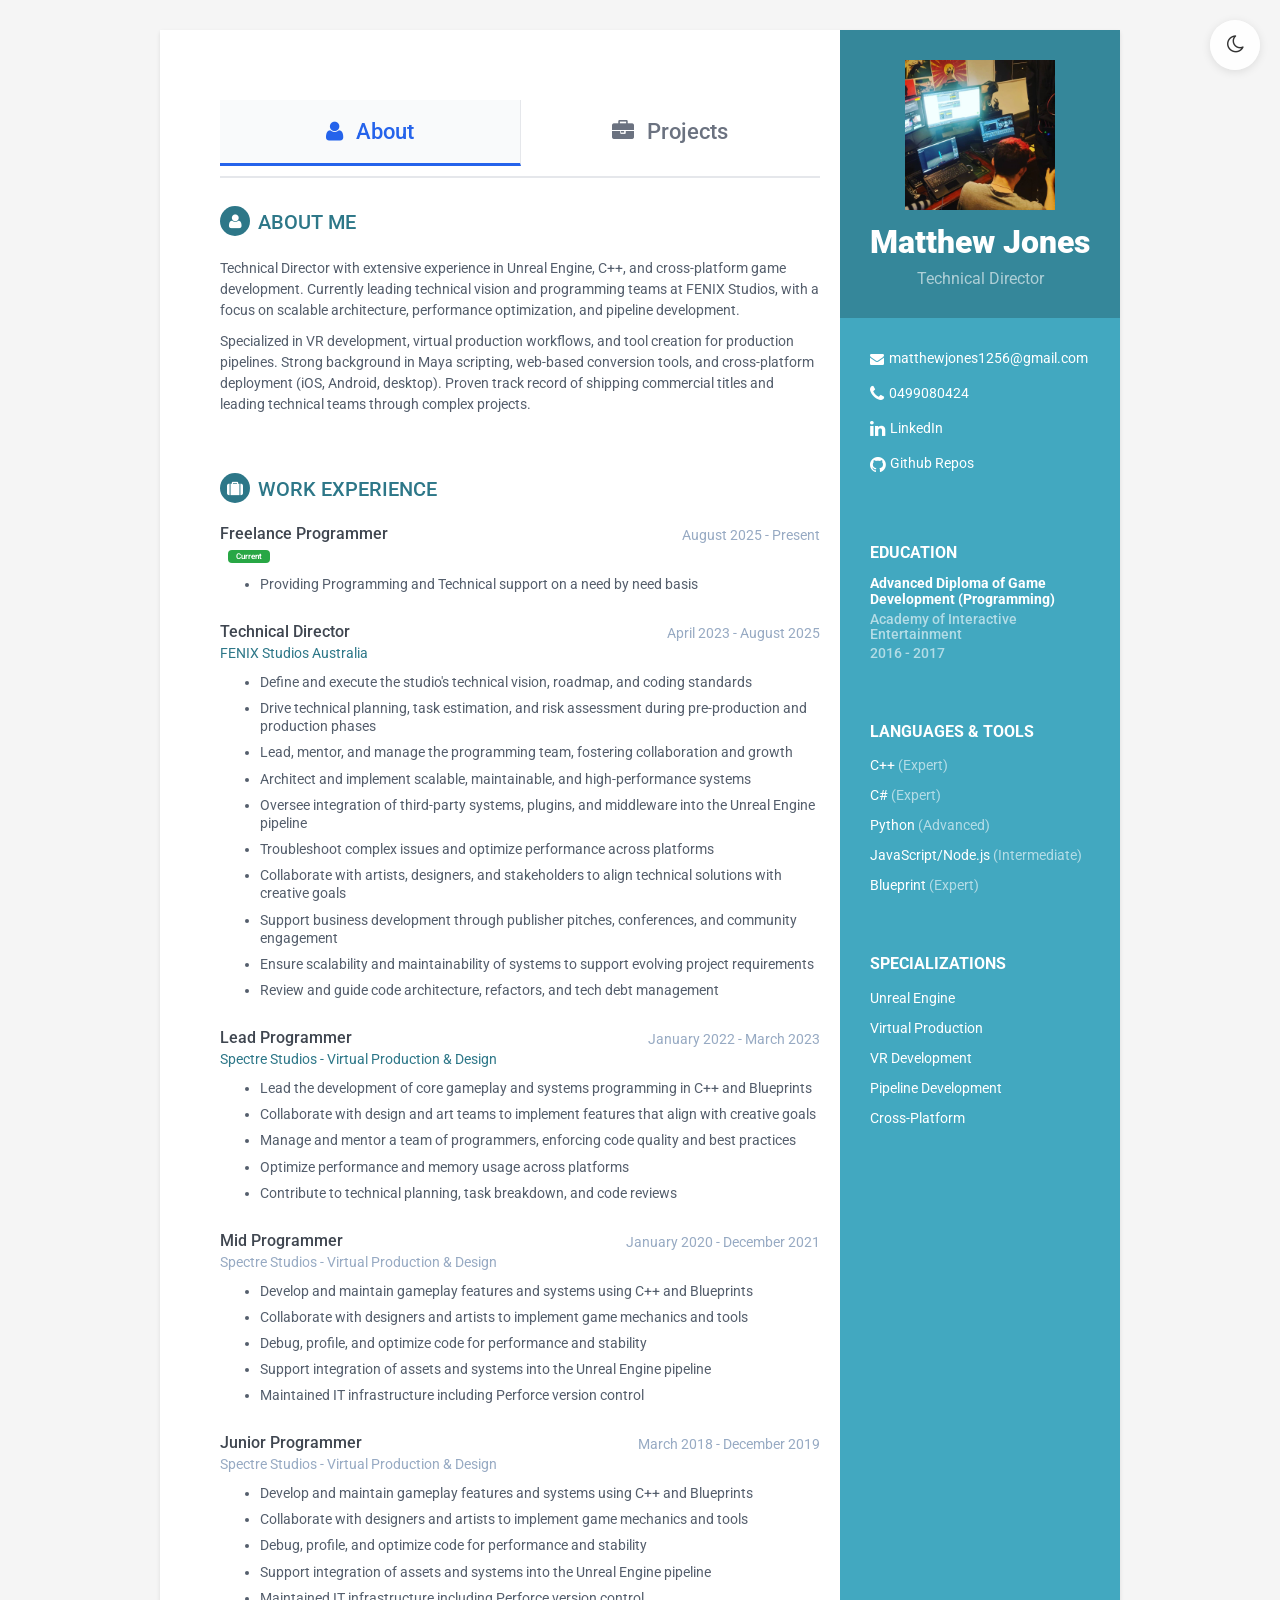
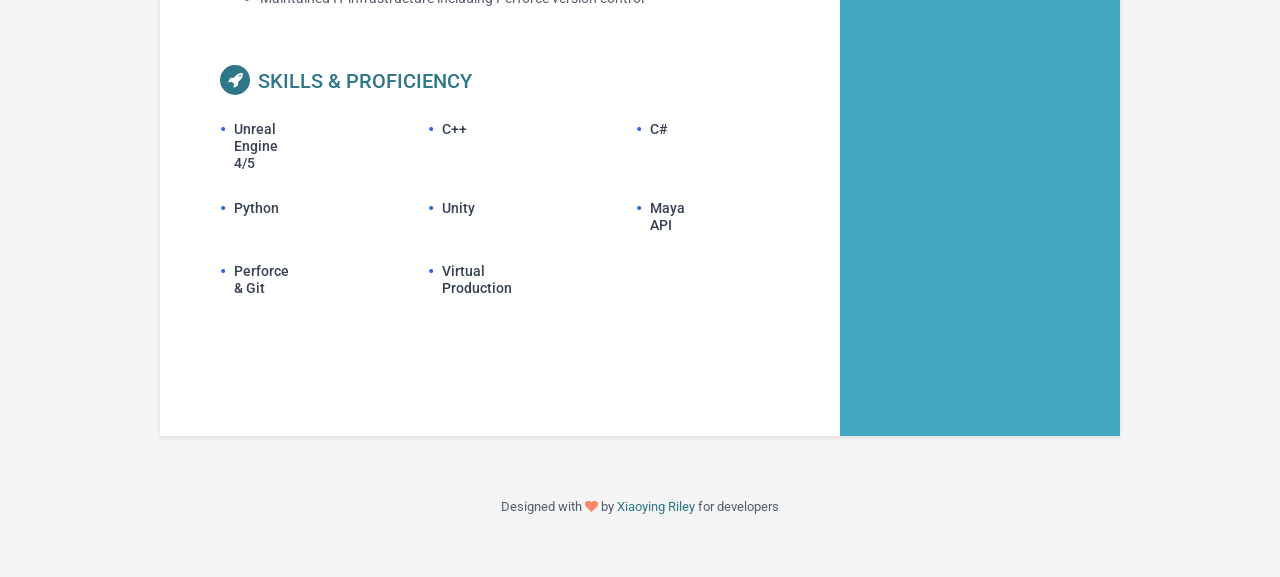
==== commit 3507c86d: "updated expierence and disabled resume button again" ====
--- a/index.html
+++ b/index.html
@@ -73,7 +73,7 @@
                     <li class="phone"><i class="fa fa-phone"></i><a href="tel:0499080424">0499080424</a></li>
                     <li class="linkedin"><i class="fa fa-linkedin"></i><a href="https://www.linkedin.com/in/matthewjones1256/" target="_blank">LinkedIn</a></li>
                     <li class="github"><i class="fa fa-github"></i><a href="https://github.com/MatthewJ97/Projects" target="_blank">Github Repos</a></li>
-                    <li class="resume"><a href="assets/docs/MatthewJones_Resume.pdf" download><i class="fa fa-download"></i>Download Resume</a></li>
+                    <!-- <li class="resume"><a href="assets/docs/MatthewJones_Resume.pdf" download><i class="fa fa-download"></i>Download Resume</a></li> -->
                 </ul>
             </div><!--//contact-container-->
             
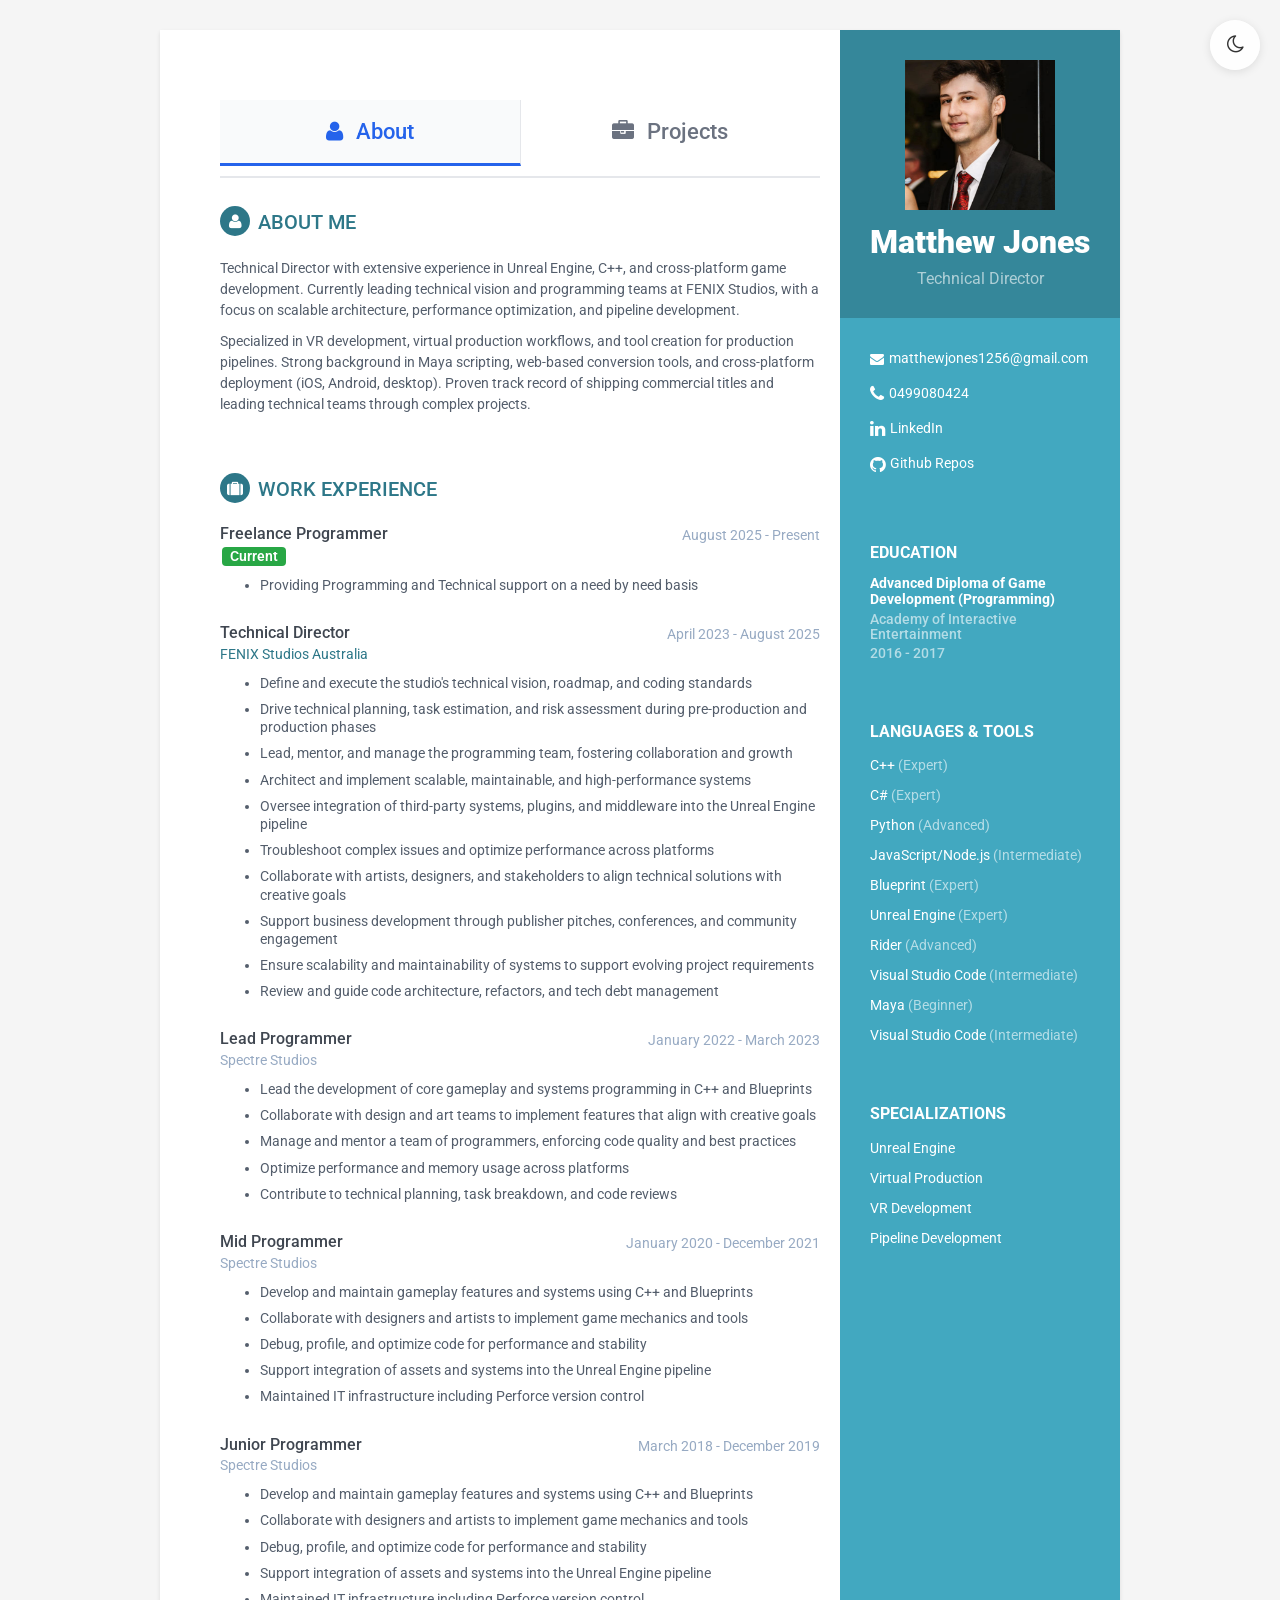
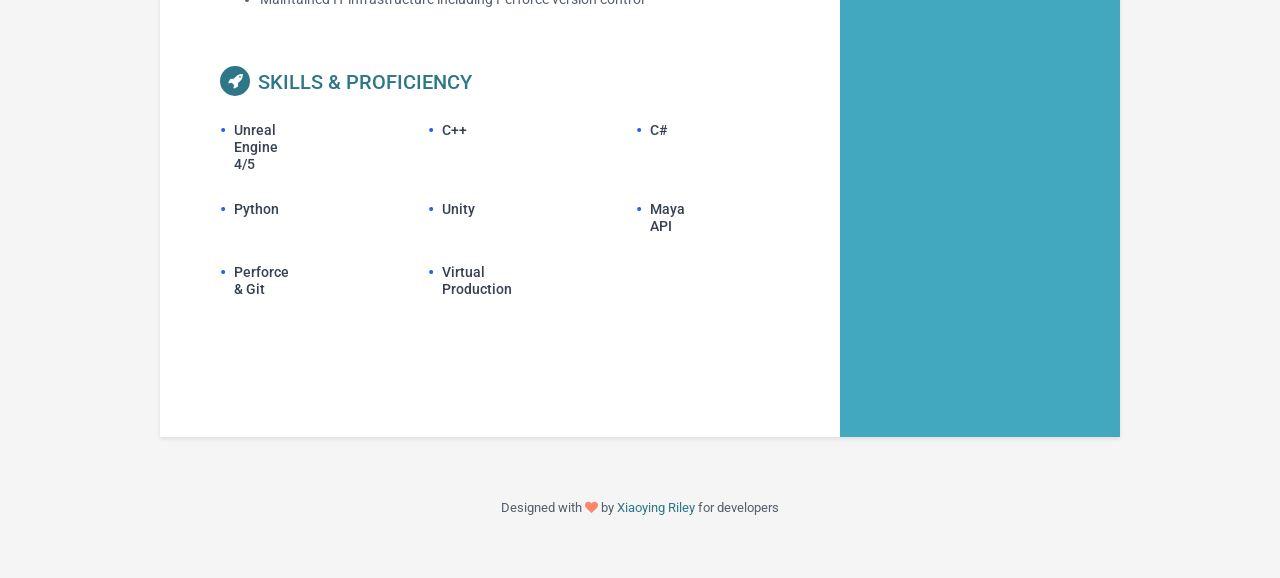
==== commit d8d22604: "UPdated Tools and removed comment to open code samples" ====
--- a/index.html
+++ b/index.html
@@ -94,6 +94,12 @@
                     <li>Python <span class="lang-desc">(Advanced)</span></li>
                     <li>JavaScript/Node.js <span class="lang-desc">(Intermediate)</span></li>
                     <li>Blueprint <span class="lang-desc">(Expert)</span></li>
+                    <li>Unreal Engine <span class="lang-desc">(Expert)</span></li>
+                    <li>Rider <span class="lang-desc">(Advanced)</span></li>
+                    <li>Visual Studio Code <span class="lang-desc">(Intermediate)</span></li>
+                    <li>Maya <span class="lang-desc">(Beginner)</span></li>
+                    <li>Visual Studio Code <span class="lang-desc">(Intermediate)</span></li>
+
                 </ul>
             </div><!--//interests-->
             
@@ -104,7 +110,6 @@
                     <li>Virtual Production</li>
                     <li>VR Development</li>
                     <li>Pipeline Development</li>
-                    <li>Cross-Platform</li>
                 </ul>
             </div><!--//interests-->
             
--- a/assets/css/enhancements.css
+++ b/assets/css/enhancements.css
@@ -119,8 +119,8 @@
     color: white;
     padding: 3px 8px;
     border-radius: 4px;
-    font-size: 0.75rem;
-    margin-left: 8px;
+    font-size: 1.35rem;
+    margin-left: 2px;
     font-weight: 600;
 }
 
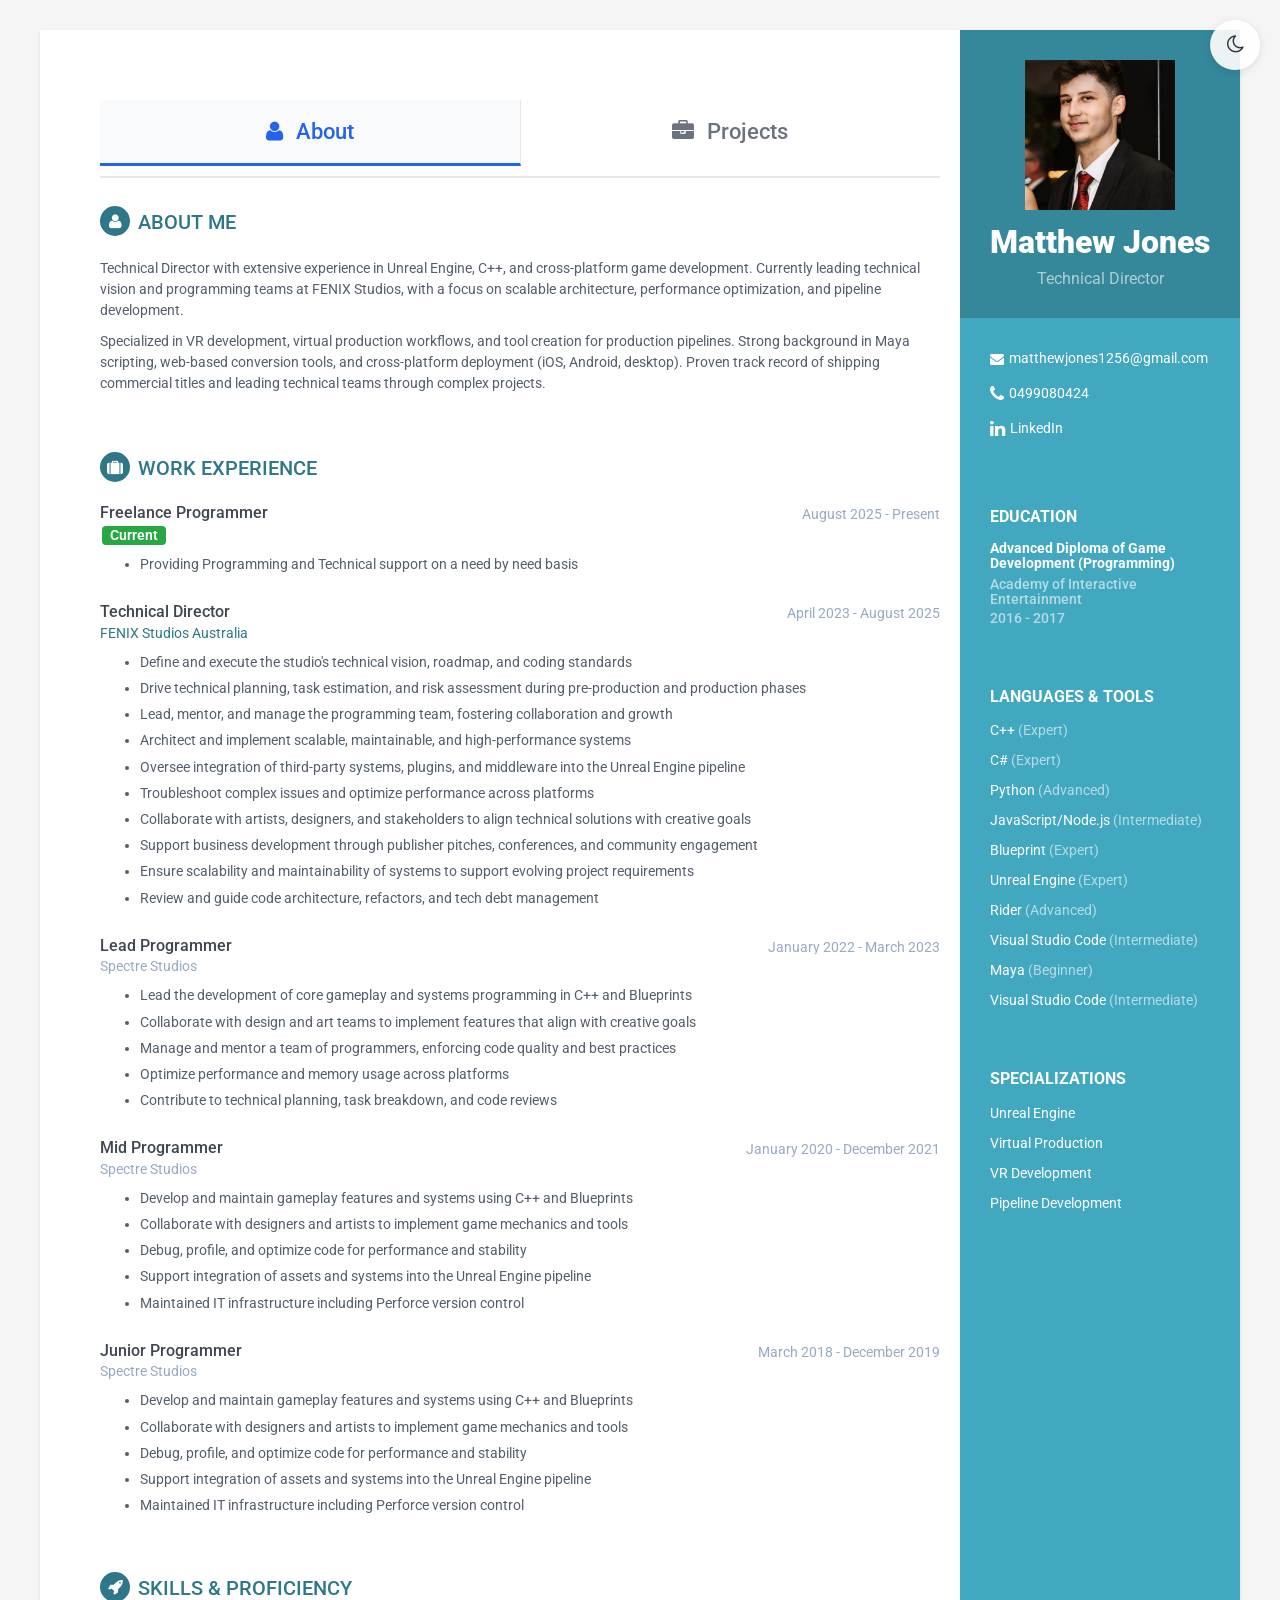
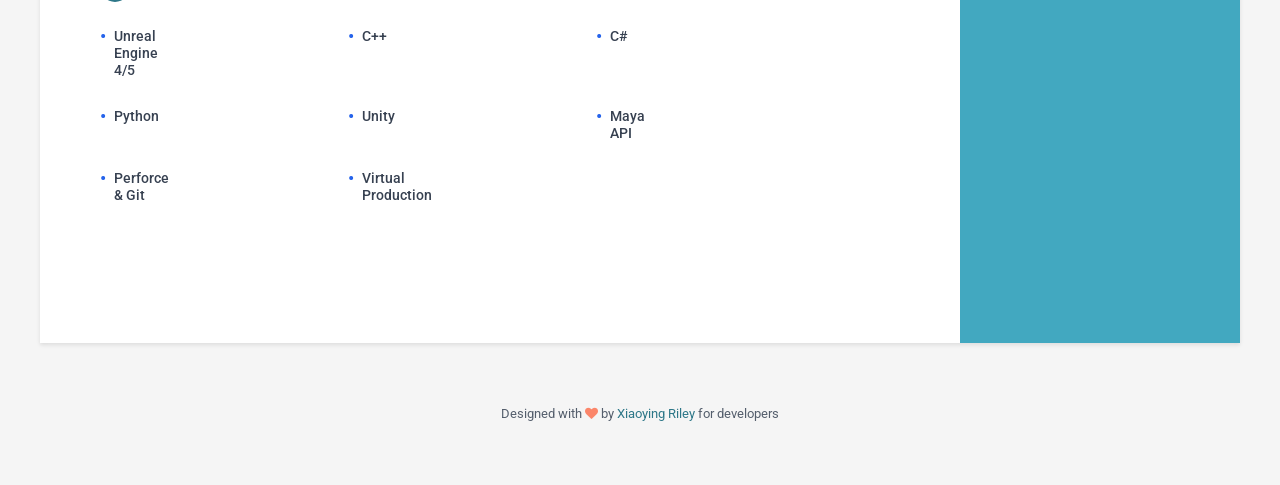
==== commit 7d153e56: "updated projects and styling" ====
--- a/index.html
+++ b/index.html
@@ -72,7 +72,7 @@
                     <li class="email"><a href="mailto:matthewjones1256@gmail.com"><i class="fa fa-envelope"></i>matthewjones1256@gmail.com</a></li>
                     <li class="phone"><i class="fa fa-phone"></i><a href="tel:0499080424">0499080424</a></li>
                     <li class="linkedin"><i class="fa fa-linkedin"></i><a href="https://www.linkedin.com/in/matthewjones1256/" target="_blank">LinkedIn</a></li>
-                    <li class="github"><i class="fa fa-github"></i><a href="https://github.com/MatthewJ97/Projects" target="_blank">Github Repos</a></li>
+                    <!-- <li class="github"><i class="fa fa-github"></i><a href="https://github.com/MatthewJ97/Projects" target="_blank">Github Repos</a></li> -->
                     <!-- <li class="resume"><a href="assets/docs/MatthewJones_Resume.pdf" download><i class="fa fa-download"></i>Download Resume</a></li> -->
                 </ul>
             </div><!--//contact-container-->
--- a/assets/css/styles.css
+++ b/assets/css/styles.css
@@ -44,7 +44,7 @@
 }
 .wrapper {
   background: #42A8C0;
-  max-width: 960px;
+  max-width: 1200px;
   margin: 0 auto;
   position: relative;
   -webkit-box-shadow: 0px 2px 4px rgba(0, 0, 0, 0.1);
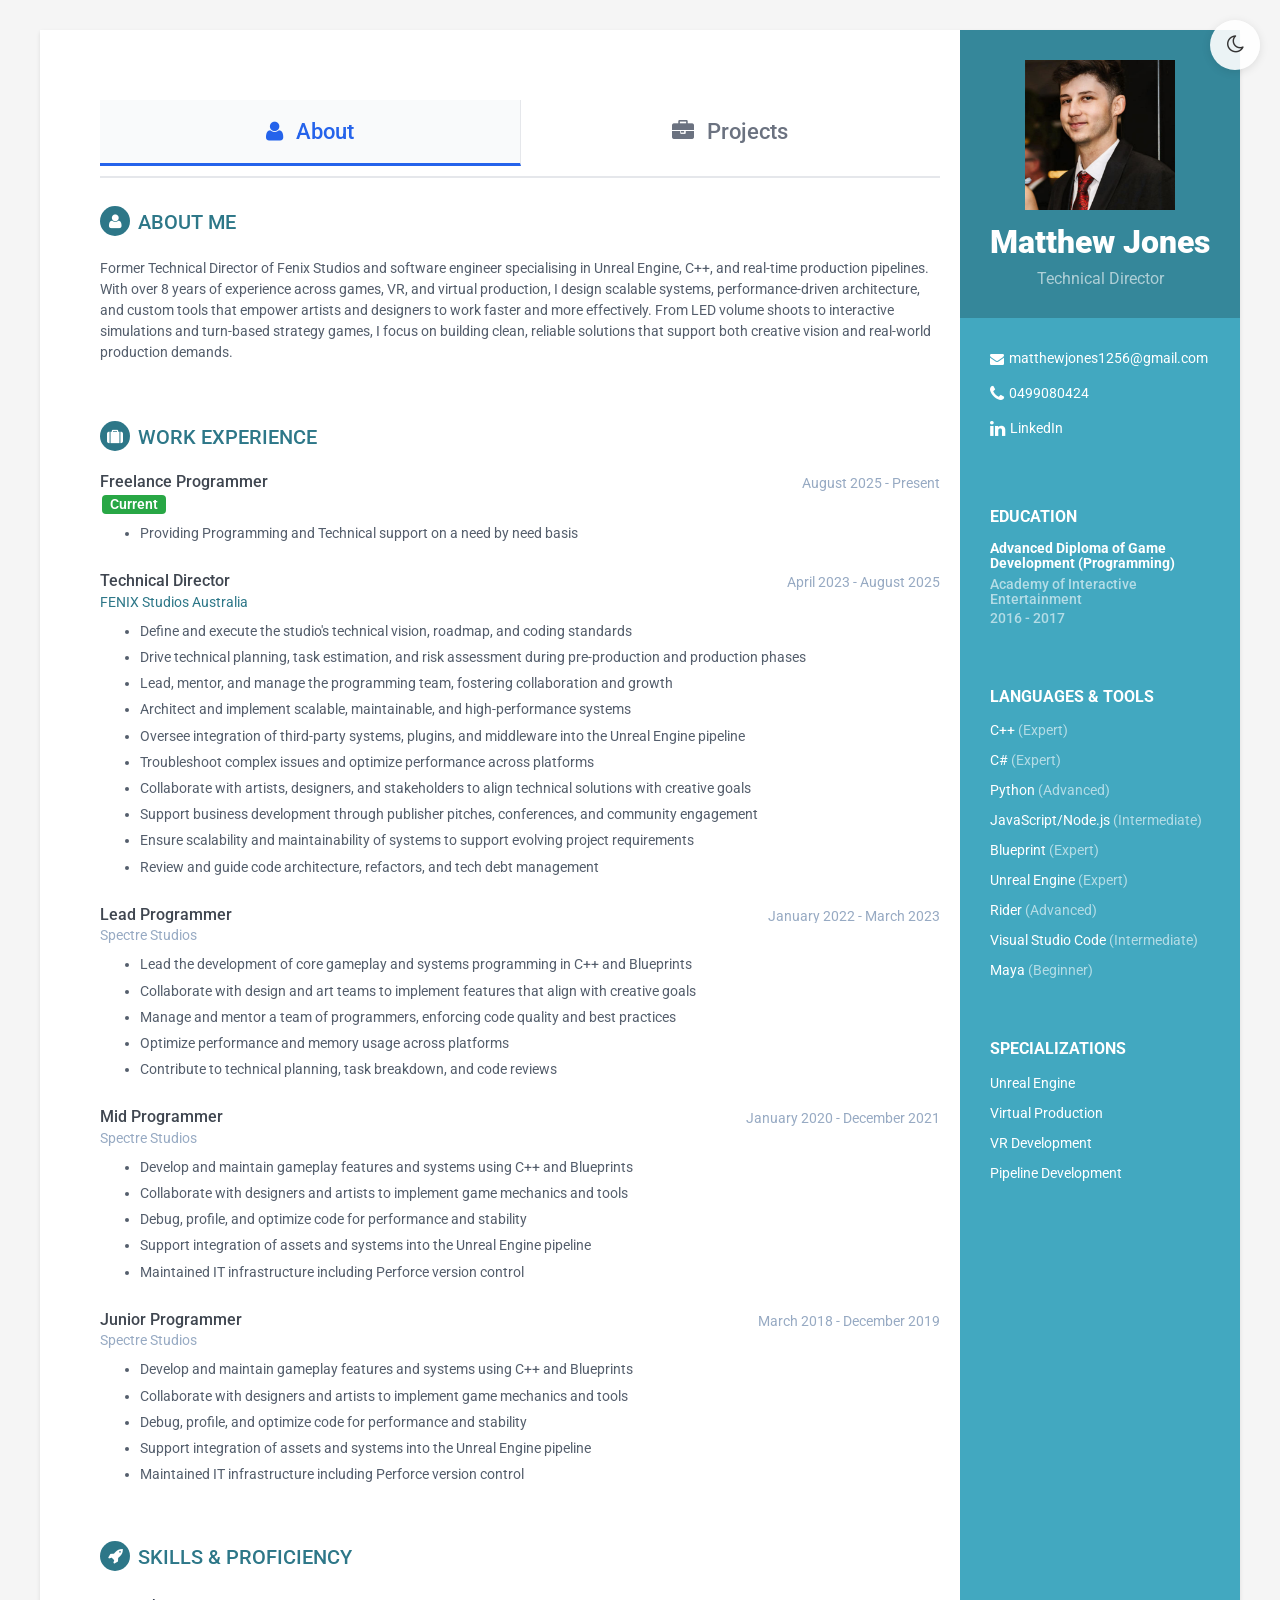
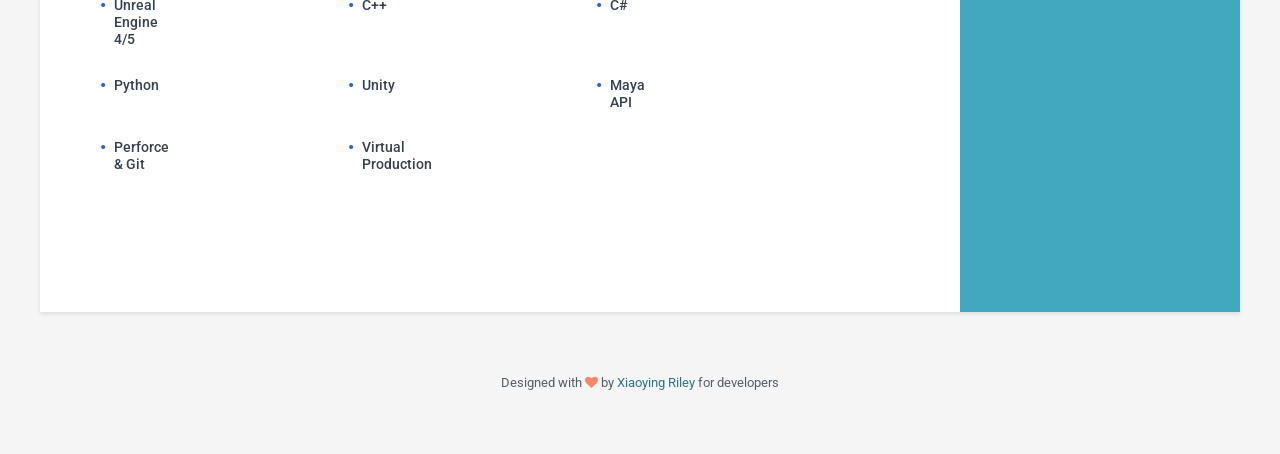
==== commit e8bb9104: "updated About me Blurb and commented out WIP tag" ====
--- a/index.html
+++ b/index.html
@@ -98,7 +98,6 @@
                     <li>Rider <span class="lang-desc">(Advanced)</span></li>
                     <li>Visual Studio Code <span class="lang-desc">(Intermediate)</span></li>
                     <li>Maya <span class="lang-desc">(Beginner)</span></li>
-                    <li>Visual Studio Code <span class="lang-desc">(Intermediate)</span></li>
 
                 </ul>
             </div><!--//interests-->
@@ -134,8 +133,7 @@
                 <section class="section summary-section">
                     <h2 class="section-title"><i class="fa fa-user"></i>About Me</h2>
                     <div class="summary">
-                        <p>Technical Director with extensive experience in Unreal Engine, C++, and cross-platform game development. Currently leading technical vision and programming teams at FENIX Studios, with a focus on scalable architecture, performance optimization, and pipeline development.</p>
-                        <p>Specialized in VR development, virtual production workflows, and tool creation for production pipelines. Strong background in Maya scripting, web-based conversion tools, and cross-platform deployment (iOS, Android, desktop). Proven track record of shipping commercial titles and leading technical teams through complex projects.</p>
+                        <p>Former Technical Director of Fenix Studios and software engineer specialising in Unreal Engine, C++, and real-time production pipelines. With over 8 years of experience across games, VR, and virtual production, I design scalable systems, performance-driven architecture, and custom tools that empower artists and designers to work faster and more effectively. From LED volume shoots to interactive simulations and turn-based strategy games, I focus on building clean, reliable solutions that support both creative vision and real-world production demands.</p>
                     </div><!--//summary-->
                 </section><!--//section-->
 
